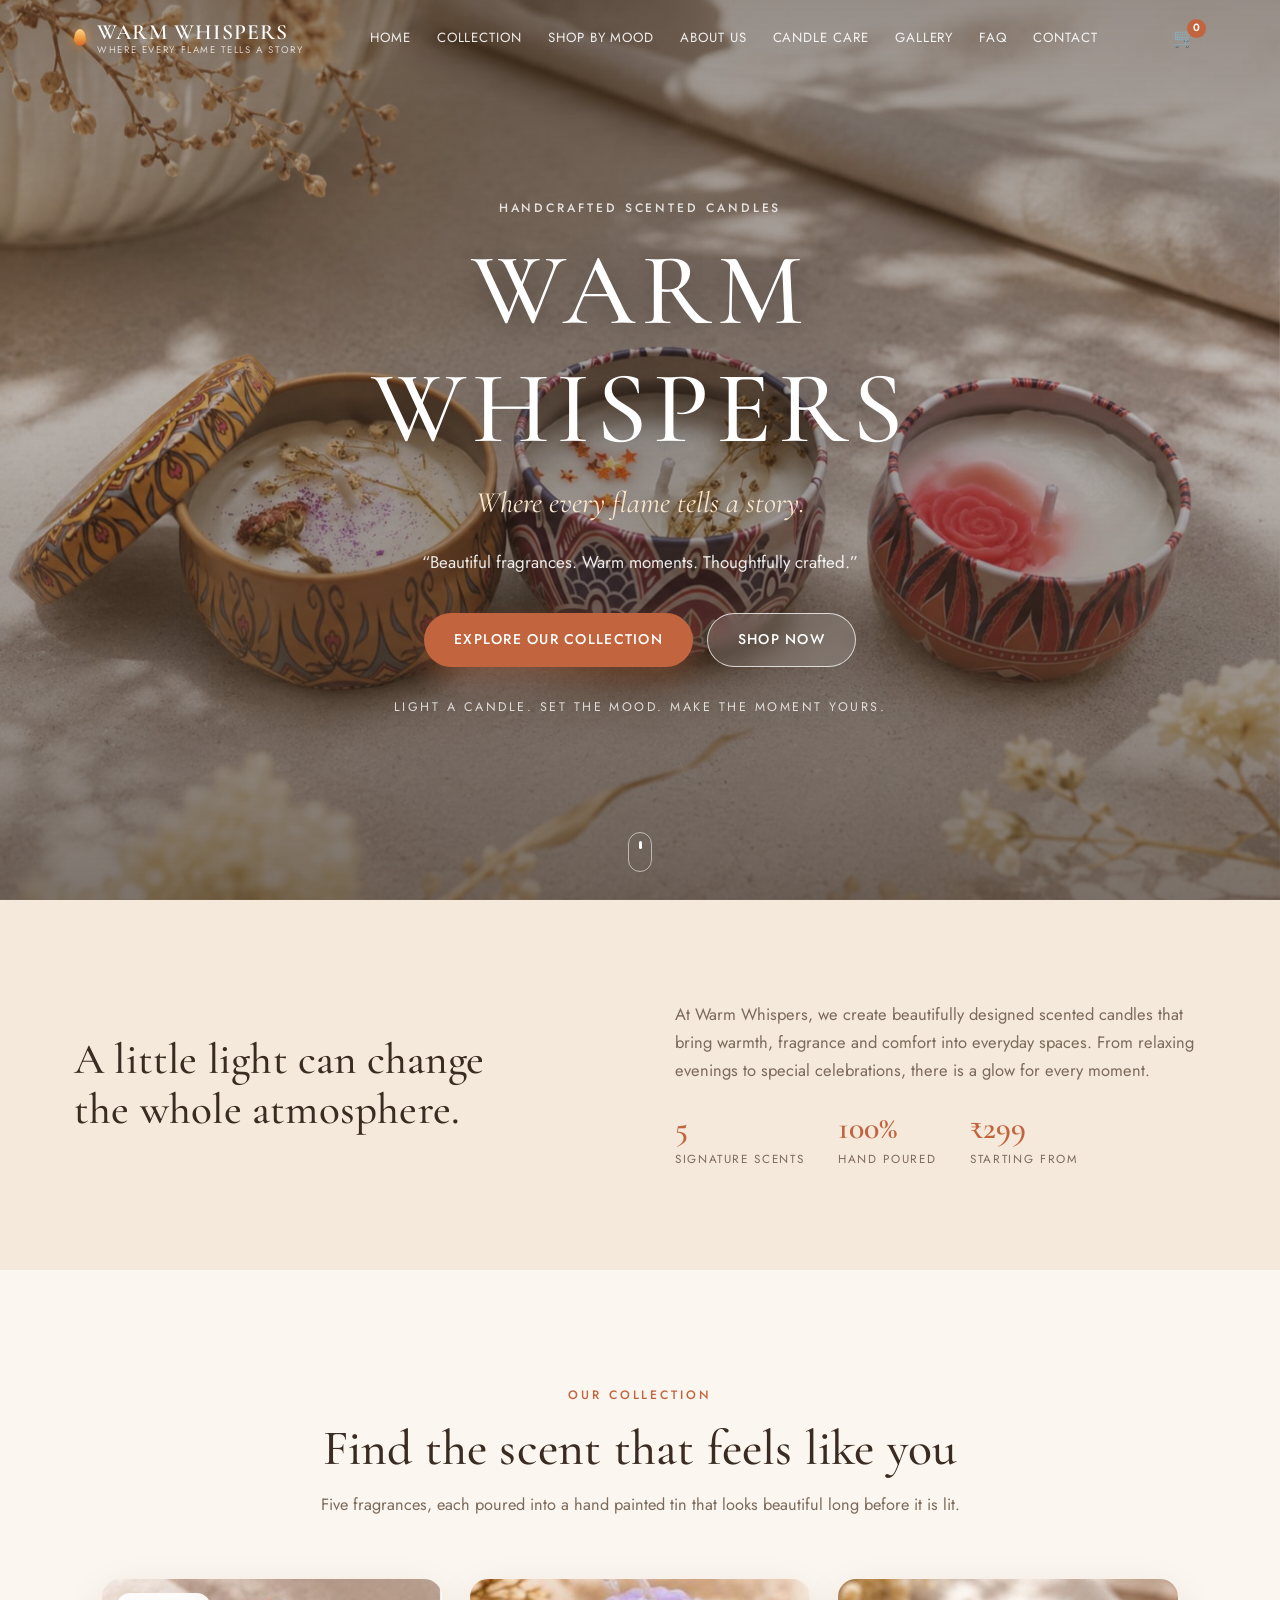
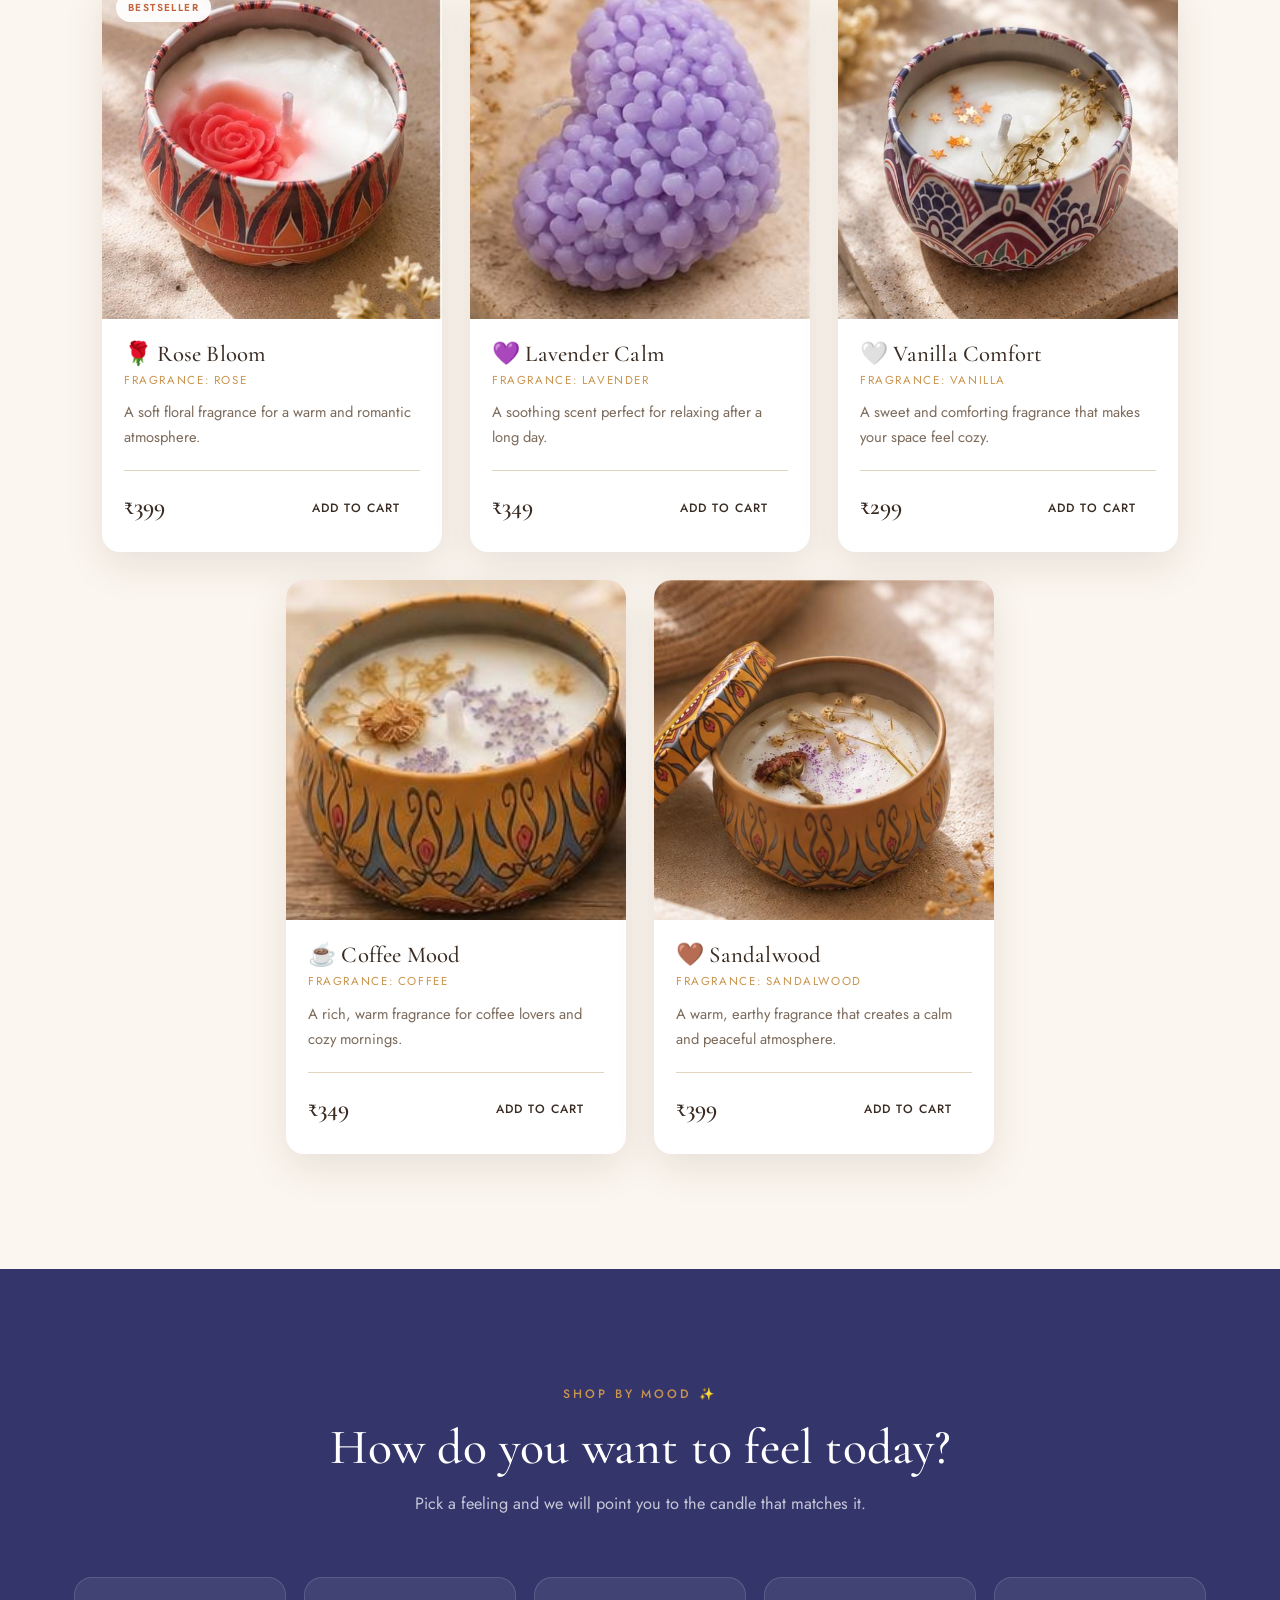
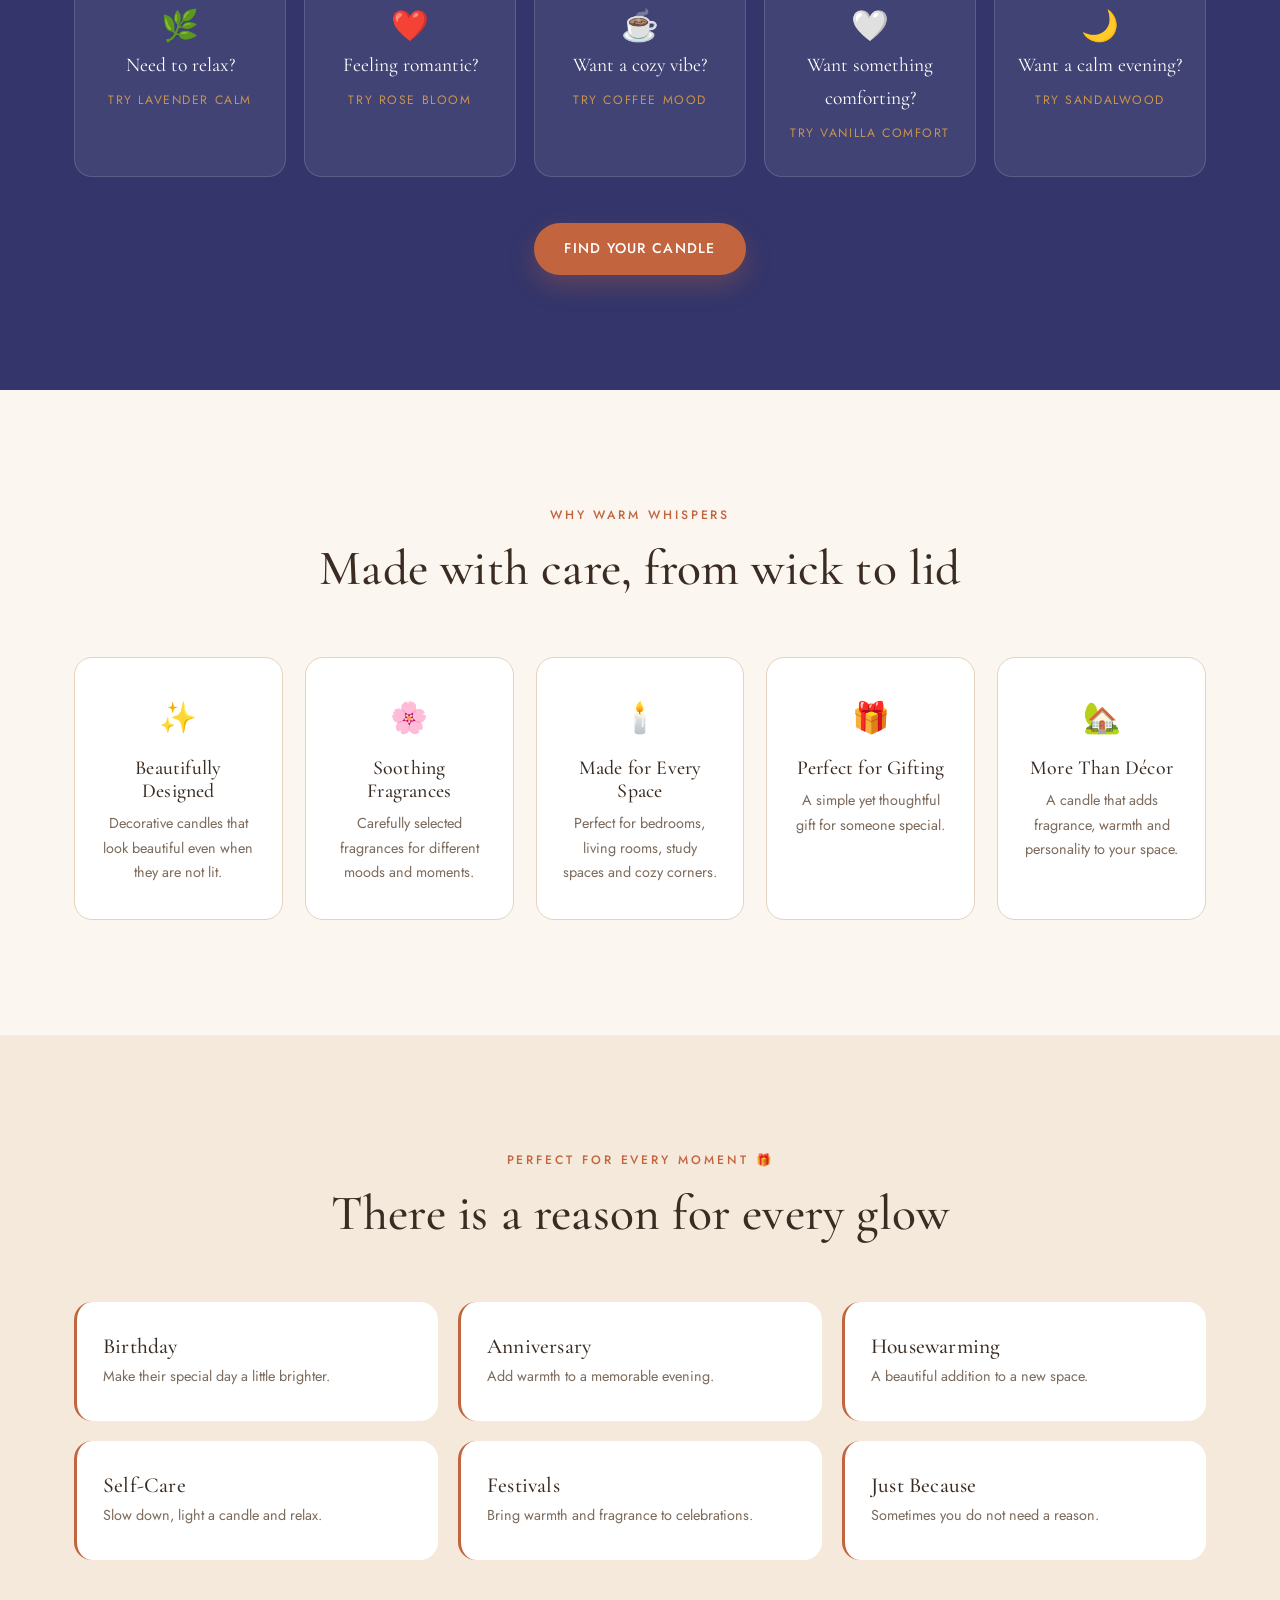
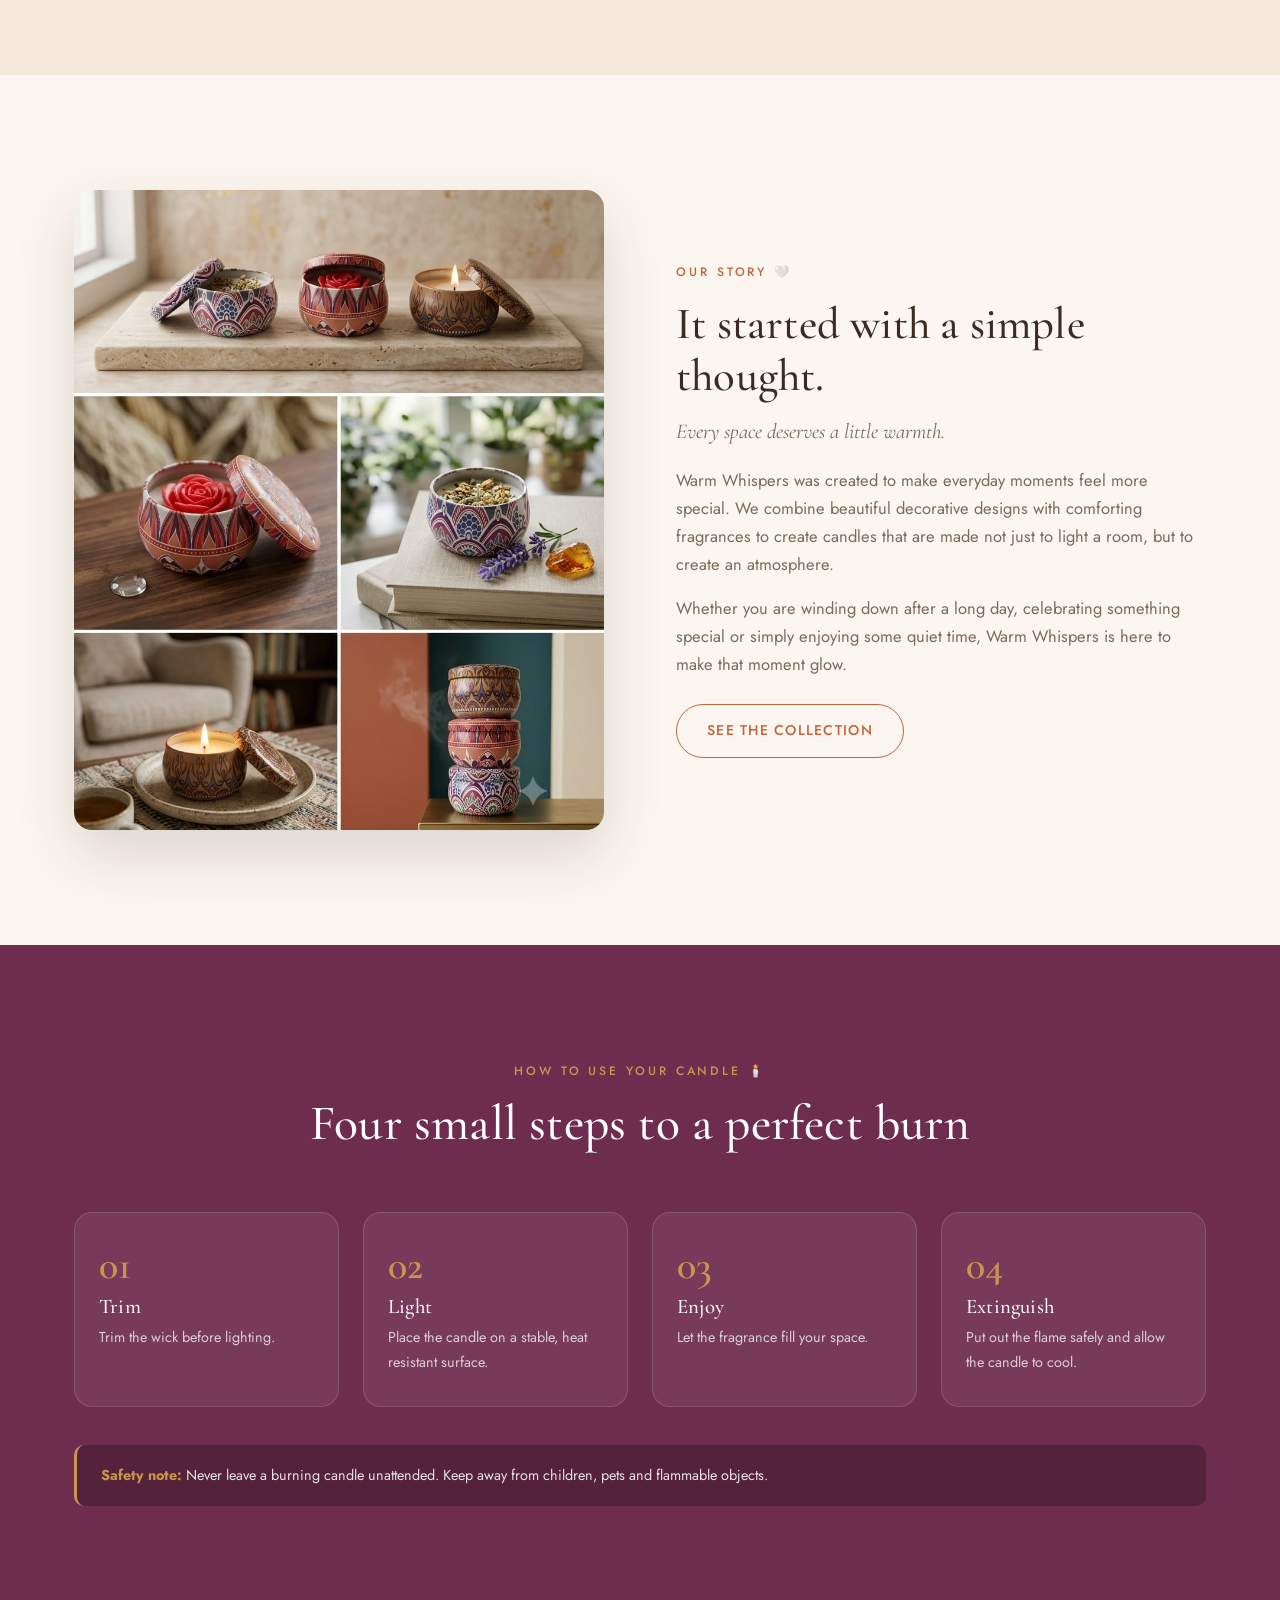
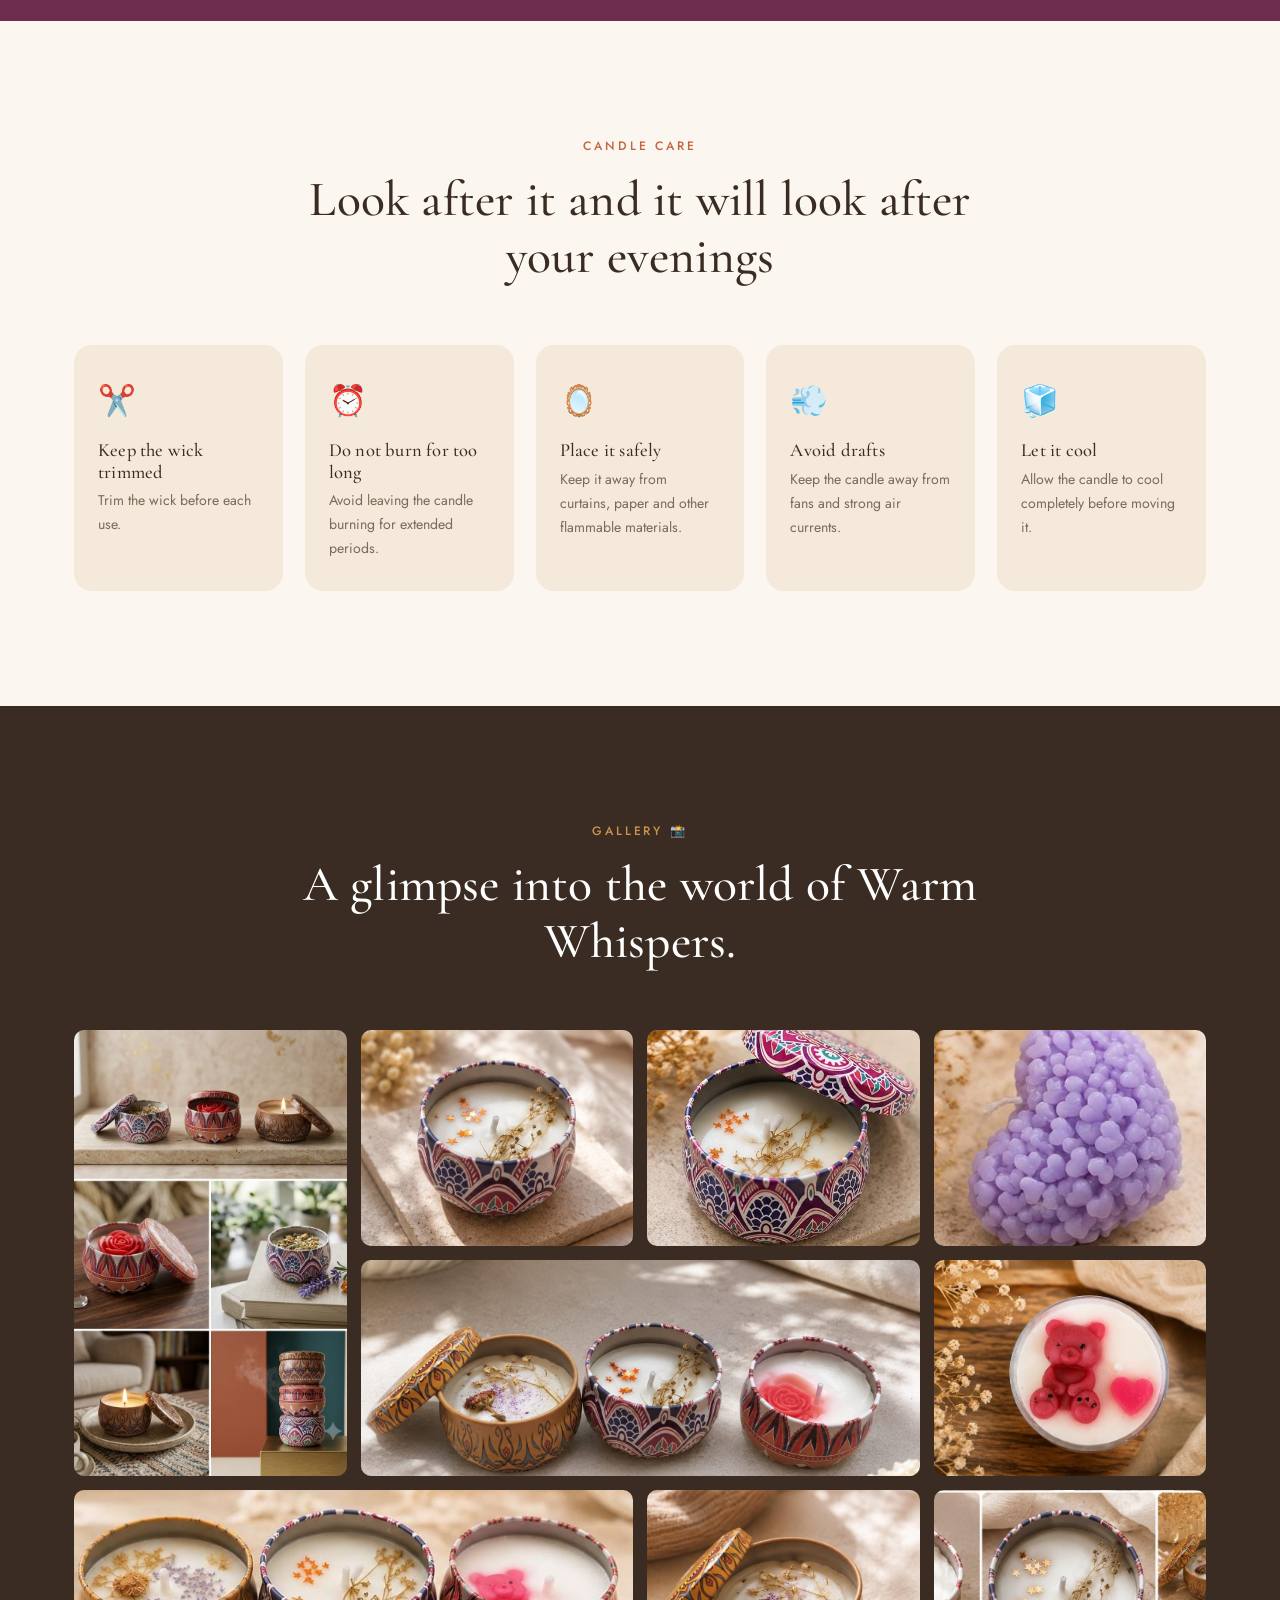
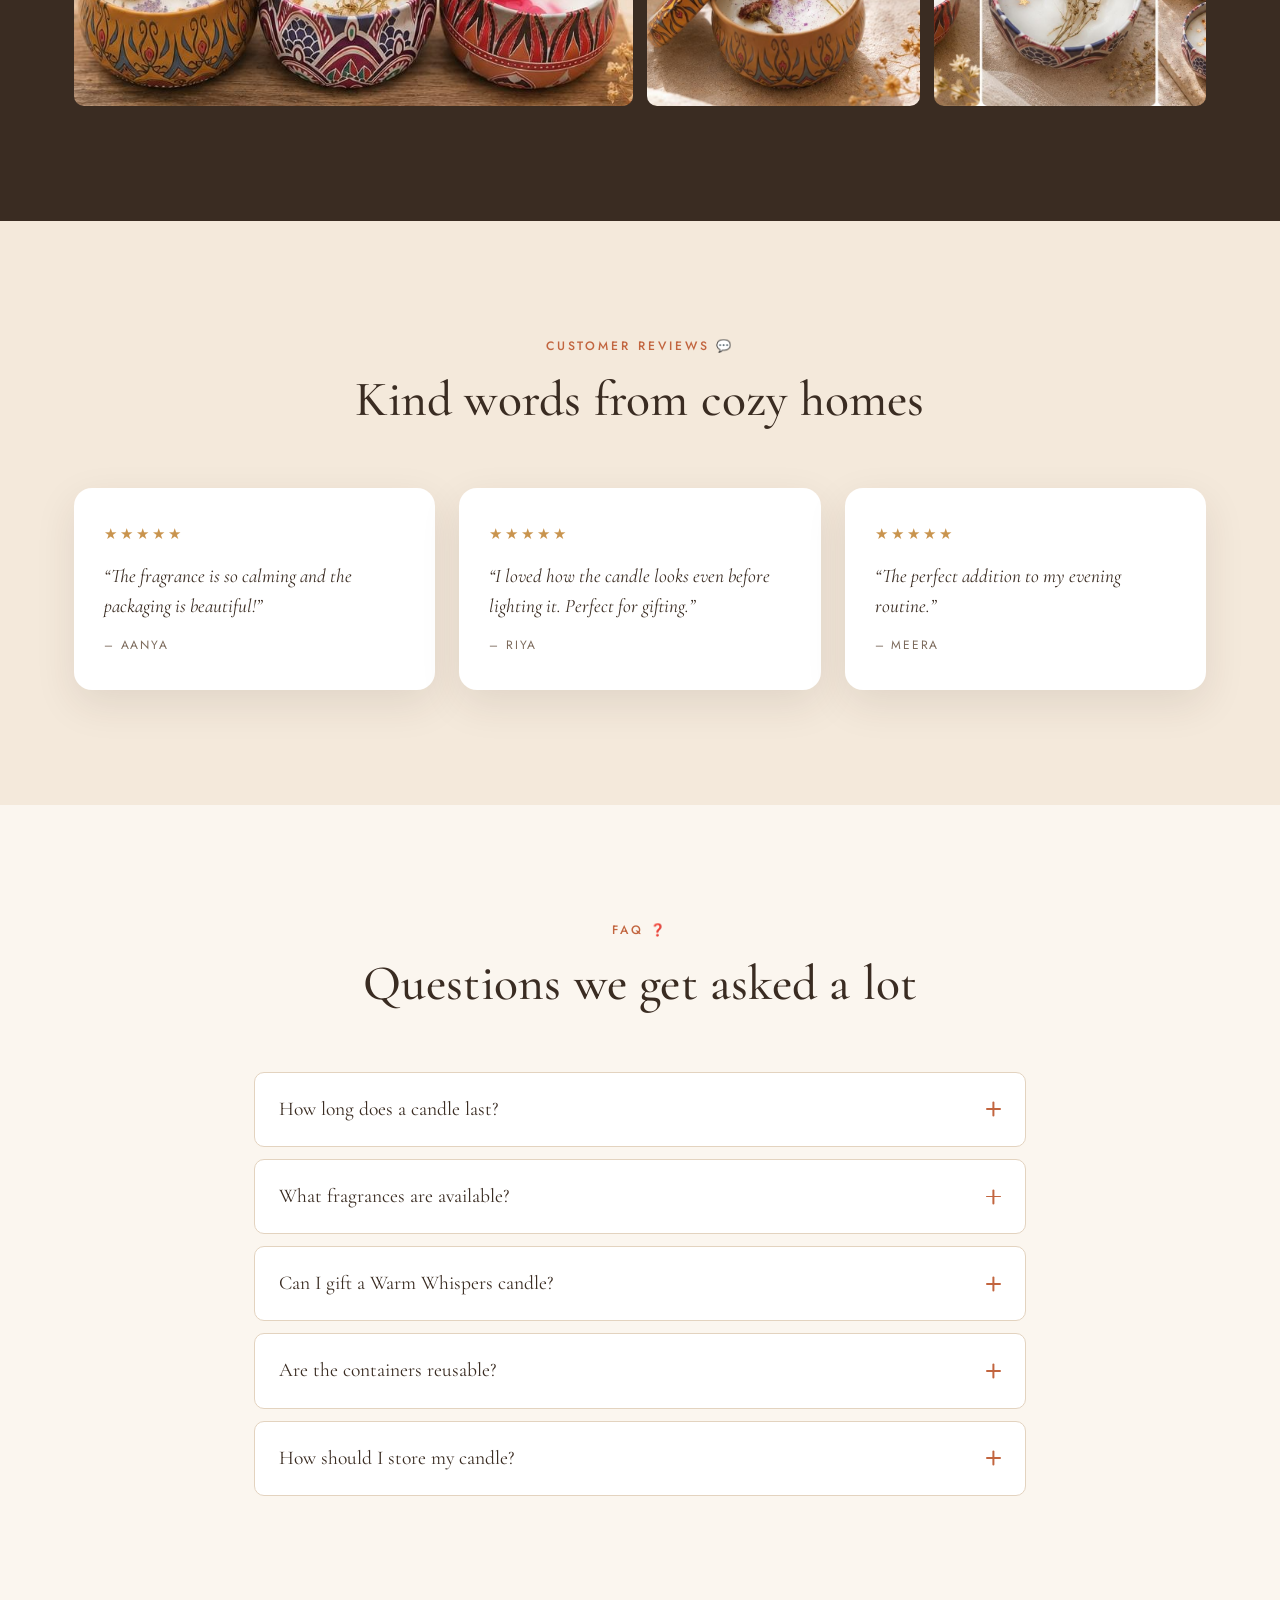
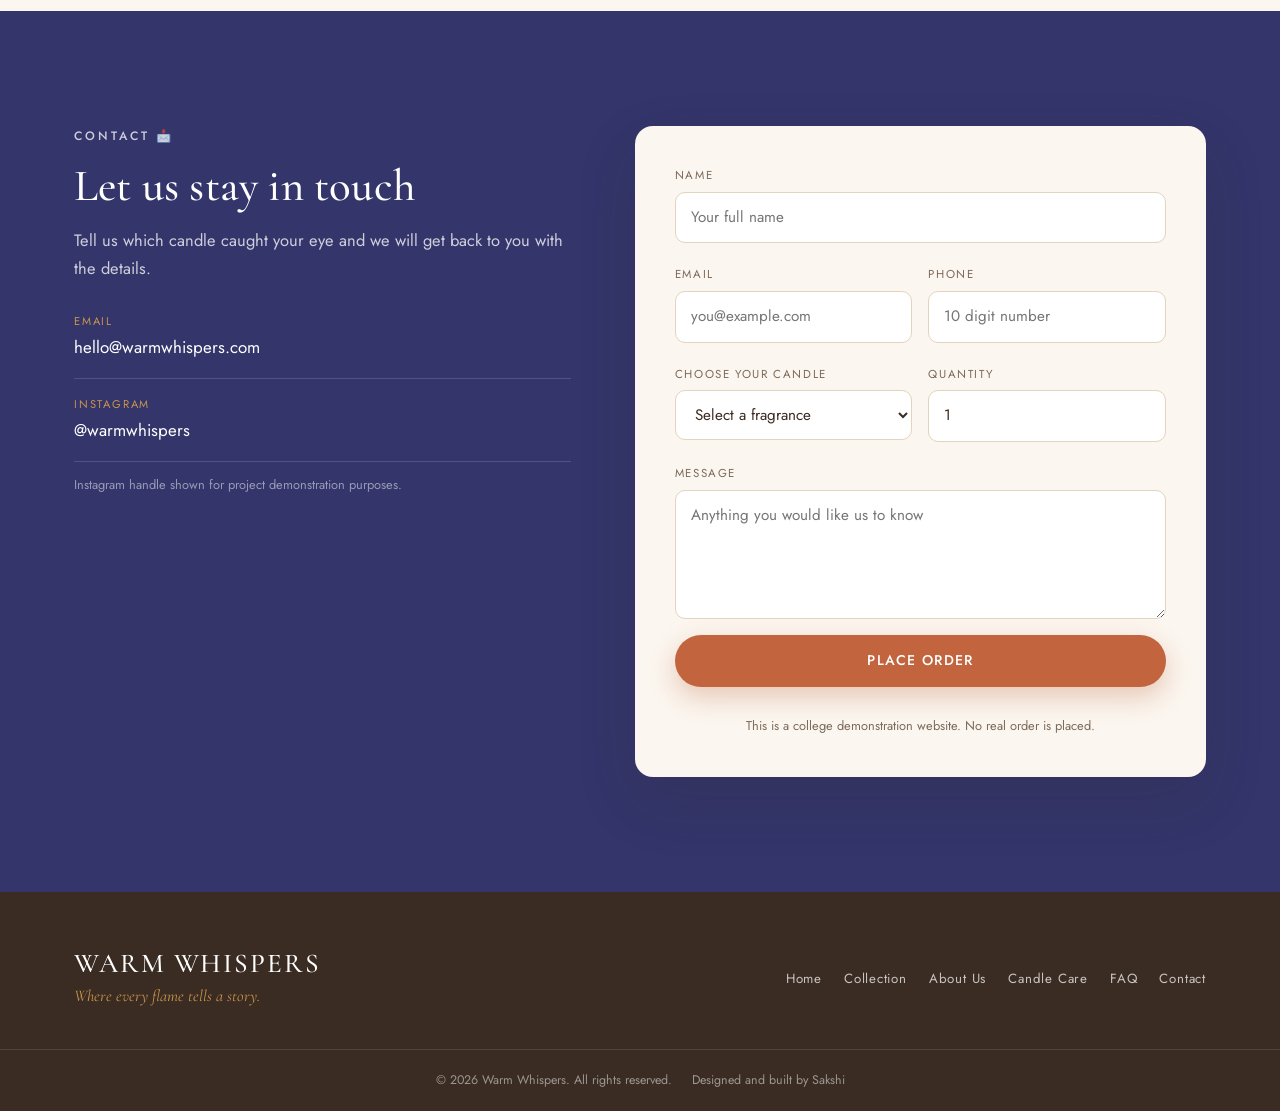
==== index.html @ eb0f282c "Add Warm Whispers candle brand website Static site in plain HTML, CSS and JavaScript with no build s" ====
<!DOCTYPE html>
<html lang="en">
<head>
<meta charset="UTF-8">
<meta name="viewport" content="width=device-width, initial-scale=1.0">
<title>Warm Whispers | Where every flame tells a story</title>
<meta name="description" content="Warm Whispers creates beautifully designed scented candles that bring warmth, fragrance and comfort into everyday spaces.">
<link rel="preconnect" href="https://fonts.googleapis.com">
<link rel="preconnect" href="https://fonts.gstatic.com" crossorigin>
<link href="https://fonts.googleapis.com/css2?family=Cormorant+Garamond:ital,wght@0,400;0,500;0,600;1,400&family=Jost:wght@300;400;500;600&display=swap" rel="stylesheet">
<link rel="stylesheet" href="styles.css">
</head>
<body>

<!-- ============ NAVBAR ============ -->
<header class="nav" id="nav">
  <div class="nav-inner">
    <a href="#home" class="brand">
      <span class="brand-flame" aria-hidden="true"></span>
      <span class="brand-text">
        <span class="brand-name">Warm Whispers</span>
        <span class="brand-tag">Where every flame tells a story</span>
      </span>
    </a>

    <nav class="nav-links" id="navLinks" aria-label="Main navigation">
      <a href="#home">Home</a>
      <a href="#collection">Collection</a>
      <a href="#mood">Shop by Mood</a>
      <a href="#story">About Us</a>
      <a href="#care">Candle Care</a>
      <a href="#gallery">Gallery</a>
      <a href="#faq">FAQ</a>
      <a href="#contact">Contact</a>
    </nav>

    <div class="nav-actions">
      <button class="cart-btn" id="cartBtn" aria-label="View cart">
        <span class="cart-icon" aria-hidden="true">&#128722;</span>
        <span class="cart-count" id="cartCount">0</span>
      </button>
      <button class="burger" id="burger" aria-label="Open menu" aria-expanded="false">
        <span></span><span></span><span></span>
      </button>
    </div>
  </div>
</header>

<!-- ============ 1. HERO ============ -->
<section class="hero" id="home">
  <div class="hero-media">
    <img src="assets/hero-trio.jpg" alt="Three hand painted Warm Whispers candle tins resting in soft daylight">
  </div>
  <div class="hero-veil"></div>

  <div class="hero-content">
    <p class="eyebrow reveal">Handcrafted scented candles</p>
    <h1 class="hero-title reveal">Warm Whispers</h1>
    <p class="hero-tagline reveal">Where every flame tells a story.</p>
    <p class="hero-quote reveal">&ldquo;Beautiful fragrances. Warm moments. Thoughtfully crafted.&rdquo;</p>

    <div class="hero-buttons reveal">
      <a href="#collection" class="btn btn-primary">Explore Our Collection</a>
      <a href="#contact" class="btn btn-ghost">Shop Now</a>
    </div>

    <p class="hero-note reveal">Light a candle. Set the mood. Make the moment yours.</p>
  </div>

  <a href="#intro" class="scroll-cue" aria-label="Scroll down"><span></span></a>
</section>

<!-- ============ BELOW THE HERO ============ -->
<section class="intro" id="intro">
  <div class="wrap intro-grid">
    <h2 class="intro-head reveal">A little light can change<br>the whole atmosphere.</h2>
    <div class="intro-body reveal">
      <p>At Warm Whispers, we create beautifully designed scented candles that bring warmth, fragrance and comfort into everyday spaces. From relaxing evenings to special celebrations, there is a glow for every moment.</p>
      <div class="intro-stats">
        <div><strong>5</strong><span>Signature scents</span></div>
        <div><strong>100%</strong><span>Hand poured</span></div>
        <div><strong>&#8377;299</strong><span>Starting from</span></div>
      </div>
    </div>
  </div>
</section>

<!-- ============ 2. OUR COLLECTION ============ -->
<section class="section" id="collection">
  <div class="wrap">
    <header class="section-head reveal">
      <p class="eyebrow dark">Our Collection</p>
      <h2>Find the scent that feels like you</h2>
      <p class="section-sub">Five fragrances, each poured into a hand painted tin that looks beautiful long before it is lit.</p>
    </header>

    <div class="products">

      <article class="product reveal" id="rose-bloom" data-name="Rose Bloom">
        <div class="product-img">
          <img src="assets/p-rose.jpg" alt="Rose Bloom candle with a red rose shaped wax topper">
          <span class="badge">Bestseller</span>
        </div>
        <div class="product-body">
          <h3>&#127801; Rose Bloom</h3>
          <p class="fragrance">Fragrance: Rose</p>
          <p class="product-desc">A soft floral fragrance for a warm and romantic atmosphere.</p>
          <div class="product-foot">
            <span class="price">&#8377;399</span>
            <button class="btn btn-small add-cart">Add to Cart</button>
          </div>
        </div>
      </article>

      <article class="product reveal" id="lavender-calm" data-name="Lavender Calm">
        <div class="product-img">
          <img src="assets/lavender-heart.jpg" alt="Lavender Calm heart shaped candle covered in tiny purple hearts">
        </div>
        <div class="product-body">
          <h3>&#128156; Lavender Calm</h3>
          <p class="fragrance">Fragrance: Lavender</p>
          <p class="product-desc">A soothing scent perfect for relaxing after a long day.</p>
          <div class="product-foot">
            <span class="price">&#8377;349</span>
            <button class="btn btn-small add-cart">Add to Cart</button>
          </div>
        </div>
      </article>

      <article class="product reveal" id="vanilla-comfort" data-name="Vanilla Comfort">
        <div class="product-img">
          <img src="assets/vanilla-tin.jpg" alt="Vanilla Comfort candle in a mandala tin with gold stars and dried flowers">
        </div>
        <div class="product-body">
          <h3>&#129293; Vanilla Comfort</h3>
          <p class="fragrance">Fragrance: Vanilla</p>
          <p class="product-desc">A sweet and comforting fragrance that makes your space feel cozy.</p>
          <div class="product-foot">
            <span class="price">&#8377;299</span>
            <button class="btn btn-small add-cart">Add to Cart</button>
          </div>
        </div>
      </article>

      <article class="product reveal" id="coffee-mood" data-name="Coffee Mood">
        <div class="product-img">
          <img src="assets/p-coffee.jpg" alt="Coffee Mood candle in a warm mustard tin on a wooden table">
        </div>
        <div class="product-body">
          <h3>&#9749; Coffee Mood</h3>
          <p class="fragrance">Fragrance: Coffee</p>
          <p class="product-desc">A rich, warm fragrance for coffee lovers and cozy mornings.</p>
          <div class="product-foot">
            <span class="price">&#8377;349</span>
            <button class="btn btn-small add-cart">Add to Cart</button>
          </div>
        </div>
      </article>

      <article class="product reveal" id="sandalwood" data-name="Sandalwood">
        <div class="product-img">
          <img src="assets/sandalwood-tin.jpg" alt="Sandalwood candle in a golden painted tin with its decorative lid">
        </div>
        <div class="product-body">
          <h3>&#129294; Sandalwood</h3>
          <p class="fragrance">Fragrance: Sandalwood</p>
          <p class="product-desc">A warm, earthy fragrance that creates a calm and peaceful atmosphere.</p>
          <div class="product-foot">
            <span class="price">&#8377;399</span>
            <button class="btn btn-small add-cart">Add to Cart</button>
          </div>
        </div>
      </article>

    </div>
  </div>
</section>

<!-- ============ 3. SHOP BY MOOD ============ -->
<section class="section mood-section" id="mood">
  <div class="wrap">
    <header class="section-head reveal">
      <p class="eyebrow">Shop by Mood &#10024;</p>
      <h2>How do you want to feel today?</h2>
      <p class="section-sub">Pick a feeling and we will point you to the candle that matches it.</p>
    </header>

    <div class="moods">
      <button class="mood reveal" data-target="lavender-calm">
        <span class="mood-emoji">&#127807;</span>
        <span class="mood-q">Need to relax?</span>
        <span class="mood-a">Try Lavender Calm</span>
      </button>
      <button class="mood reveal" data-target="rose-bloom">
        <span class="mood-emoji">&#10084;&#65039;</span>
        <span class="mood-q">Feeling romantic?</span>
        <span class="mood-a">Try Rose Bloom</span>
      </button>
      <button class="mood reveal" data-target="coffee-mood">
        <span class="mood-emoji">&#9749;</span>
        <span class="mood-q">Want a cozy vibe?</span>
        <span class="mood-a">Try Coffee Mood</span>
      </button>
      <button class="mood reveal" data-target="vanilla-comfort">
        <span class="mood-emoji">&#129293;</span>
        <span class="mood-q">Want something comforting?</span>
        <span class="mood-a">Try Vanilla Comfort</span>
      </button>
      <button class="mood reveal" data-target="sandalwood">
        <span class="mood-emoji">&#127769;</span>
        <span class="mood-q">Want a calm evening?</span>
        <span class="mood-a">Try Sandalwood</span>
      </button>
    </div>

    <div class="center reveal">
      <button class="btn btn-primary" id="findCandle">Find Your Candle</button>
    </div>
  </div>
</section>

<!-- ============ 4. WHY WARM WHISPERS ============ -->
<section class="section" id="why">
  <div class="wrap">
    <header class="section-head reveal">
      <p class="eyebrow dark">Why Warm Whispers</p>
      <h2>Made with care, from wick to lid</h2>
    </header>

    <div class="features">
      <div class="feature reveal"><span class="f-icon">&#10024;</span><h3>Beautifully Designed</h3><p>Decorative candles that look beautiful even when they are not lit.</p></div>
      <div class="feature reveal"><span class="f-icon">&#127800;</span><h3>Soothing Fragrances</h3><p>Carefully selected fragrances for different moods and moments.</p></div>
      <div class="feature reveal"><span class="f-icon">&#128367;&#65039;</span><h3>Made for Every Space</h3><p>Perfect for bedrooms, living rooms, study spaces and cozy corners.</p></div>
      <div class="feature reveal"><span class="f-icon">&#127873;</span><h3>Perfect for Gifting</h3><p>A simple yet thoughtful gift for someone special.</p></div>
      <div class="feature reveal"><span class="f-icon">&#127969;</span><h3>More Than D&eacute;cor</h3><p>A candle that adds fragrance, warmth and personality to your space.</p></div>
    </div>
  </div>
</section>

<!-- ============ 5. PERFECT FOR EVERY MOMENT ============ -->
<section class="section occasions-section" id="occasions">
  <div class="wrap">
    <header class="section-head reveal">
      <p class="eyebrow dark">Perfect for Every Moment &#127873;</p>
      <h2>There is a reason for every glow</h2>
    </header>

    <div class="occasions">
      <div class="occasion reveal"><h3>Birthday</h3><p>Make their special day a little brighter.</p></div>
      <div class="occasion reveal"><h3>Anniversary</h3><p>Add warmth to a memorable evening.</p></div>
      <div class="occasion reveal"><h3>Housewarming</h3><p>A beautiful addition to a new space.</p></div>
      <div class="occasion reveal"><h3>Self-Care</h3><p>Slow down, light a candle and relax.</p></div>
      <div class="occasion reveal"><h3>Festivals</h3><p>Bring warmth and fragrance to celebrations.</p></div>
      <div class="occasion reveal"><h3>Just Because</h3><p>Sometimes you do not need a reason.</p></div>
    </div>
  </div>
</section>

<!-- ============ 6. OUR STORY ============ -->
<section class="section story" id="story">
  <div class="wrap story-grid">
    <div class="story-img reveal">
      <img src="assets/collage.jpg" alt="A collection of Warm Whispers candles styled in different homes and settings">
    </div>
    <div class="story-text reveal">
      <p class="eyebrow dark">Our Story &#129293;</p>
      <h2>It started with a simple thought.</h2>
      <p class="story-lead">Every space deserves a little warmth.</p>
      <p>Warm Whispers was created to make everyday moments feel more special. We combine beautiful decorative designs with comforting fragrances to create candles that are made not just to light a room, but to create an atmosphere.</p>
      <p>Whether you are winding down after a long day, celebrating something special or simply enjoying some quiet time, Warm Whispers is here to make that moment glow.</p>
      <a href="#collection" class="btn btn-outline">See the Collection</a>
    </div>
  </div>
</section>

<!-- ============ 7. HOW TO USE ============ -->
<section class="section howto-section" id="howto">
  <div class="wrap">
    <header class="section-head reveal">
      <p class="eyebrow">How to Use Your Candle &#128367;&#65039;</p>
      <h2>Four small steps to a perfect burn</h2>
    </header>

    <div class="steps">
      <div class="step reveal"><span class="step-no">01</span><h3>Trim</h3><p>Trim the wick before lighting.</p></div>
      <div class="step reveal"><span class="step-no">02</span><h3>Light</h3><p>Place the candle on a stable, heat resistant surface.</p></div>
      <div class="step reveal"><span class="step-no">03</span><h3>Enjoy</h3><p>Let the fragrance fill your space.</p></div>
      <div class="step reveal"><span class="step-no">04</span><h3>Extinguish</h3><p>Put out the flame safely and allow the candle to cool.</p></div>
    </div>

    <p class="safety reveal"><strong>Safety note:</strong> Never leave a burning candle unattended. Keep away from children, pets and flammable objects.</p>
  </div>
</section>

<!-- ============ 8. CANDLE CARE ============ -->
<section class="section" id="care">
  <div class="wrap">
    <header class="section-head reveal">
      <p class="eyebrow dark">Candle Care</p>
      <h2>Look after it and it will look after your evenings</h2>
    </header>

    <div class="care-grid">
      <div class="care reveal"><span class="f-icon">&#9986;&#65039;</span><h3>Keep the wick trimmed</h3><p>Trim the wick before each use.</p></div>
      <div class="care reveal"><span class="f-icon">&#9200;</span><h3>Do not burn for too long</h3><p>Avoid leaving the candle burning for extended periods.</p></div>
      <div class="care reveal"><span class="f-icon">&#129694;</span><h3>Place it safely</h3><p>Keep it away from curtains, paper and other flammable materials.</p></div>
      <div class="care reveal"><span class="f-icon">&#128168;</span><h3>Avoid drafts</h3><p>Keep the candle away from fans and strong air currents.</p></div>
      <div class="care reveal"><span class="f-icon">&#129482;</span><h3>Let it cool</h3><p>Allow the candle to cool completely before moving it.</p></div>
    </div>
  </div>
</section>

<!-- ============ 9. GALLERY ============ -->
<section class="section gallery-section" id="gallery">
  <div class="wrap">
    <header class="section-head reveal">
      <p class="eyebrow">Gallery &#128248;</p>
      <h2>A glimpse into the world of Warm Whispers.</h2>
    </header>

    <div class="gallery" id="galleryGrid">
      <figure class="g-item g-tall reveal"><img src="assets/collage.jpg" alt="Warm Whispers candles styled across different rooms" loading="lazy"></figure>
      <figure class="g-item reveal"><img src="assets/vanilla-tin.jpg" alt="Mandala tin candle with gold stars and dried flowers" loading="lazy"></figure>
      <figure class="g-item reveal"><img src="assets/magenta-tin.jpg" alt="Deep magenta mandala candle tin with its lid resting beside it" loading="lazy"></figure>
      <figure class="g-item g-wide reveal"><img src="assets/hero-trio.jpg" alt="Three candle tins in soft afternoon light" loading="lazy"></figure>
      <figure class="g-item reveal"><img src="assets/lavender-heart.jpg" alt="Lavender heart candle made of tiny hearts" loading="lazy"></figure>
      <figure class="g-item reveal"><img src="assets/teddy-heart.jpg" alt="Candle with a pink teddy bear and heart wax topper" loading="lazy"></figure>
      <figure class="g-item g-wide reveal"><img src="assets/trio-wood.jpg" alt="Three candles lined up on a wooden board" loading="lazy"></figure>
      <figure class="g-item reveal"><img src="assets/sandalwood-tin.jpg" alt="Golden painted candle tin with dried flowers" loading="lazy"></figure>
      <figure class="g-item reveal"><img src="assets/rose-triptych.jpg" alt="Close up views of the rose and star candles" loading="lazy"></figure>
    </div>
  </div>
</section>

<!-- ============ 10. REVIEWS ============ -->
<section class="section reviews-section" id="reviews">
  <div class="wrap">
    <header class="section-head reveal">
      <p class="eyebrow dark">Customer Reviews &#128172;</p>
      <h2>Kind words from cozy homes</h2>
    </header>

    <div class="reviews">
      <blockquote class="review reveal">
        <div class="stars">&#9733;&#9733;&#9733;&#9733;&#9733;</div>
        <p>&ldquo;The fragrance is so calming and the packaging is beautiful!&rdquo;</p>
        <cite>Aanya</cite>
      </blockquote>
      <blockquote class="review reveal">
        <div class="stars">&#9733;&#9733;&#9733;&#9733;&#9733;</div>
        <p>&ldquo;I loved how the candle looks even before lighting it. Perfect for gifting.&rdquo;</p>
        <cite>Riya</cite>
      </blockquote>
      <blockquote class="review reveal">
        <div class="stars">&#9733;&#9733;&#9733;&#9733;&#9733;</div>
        <p>&ldquo;The perfect addition to my evening routine.&rdquo;</p>
        <cite>Meera</cite>
      </blockquote>
    </div>
  </div>
</section>

<!-- ============ 11. FAQ ============ -->
<section class="section" id="faq">
  <div class="wrap narrow">
    <header class="section-head reveal">
      <p class="eyebrow dark">FAQ &#10067;</p>
      <h2>Questions we get asked a lot</h2>
    </header>

    <div class="faq-list">
      <div class="faq-item reveal">
        <button class="faq-q" aria-expanded="false">How long does a candle last?<span class="faq-mark" aria-hidden="true"></span></button>
        <div class="faq-a"><p>The burn time depends on the size and usage of the candle.</p></div>
      </div>
      <div class="faq-item reveal">
        <button class="faq-q" aria-expanded="false">What fragrances are available?<span class="faq-mark" aria-hidden="true"></span></button>
        <div class="faq-a"><p>Rose, Lavender, Vanilla, Coffee and Sandalwood.</p></div>
      </div>
      <div class="faq-item reveal">
        <button class="faq-q" aria-expanded="false">Can I gift a Warm Whispers candle?<span class="faq-mark" aria-hidden="true"></span></button>
        <div class="faq-a"><p>Yes! Our candles are designed to be suitable for gifting.</p></div>
      </div>
      <div class="faq-item reveal">
        <button class="faq-q" aria-expanded="false">Are the containers reusable?<span class="faq-mark" aria-hidden="true"></span></button>
        <div class="faq-a"><p>Yes, once the candle is completely finished and the container is properly cleaned, it can be reused as d&eacute;cor or storage.</p></div>
      </div>
      <div class="faq-item reveal">
        <button class="faq-q" aria-expanded="false">How should I store my candle?<span class="faq-mark" aria-hidden="true"></span></button>
        <div class="faq-a"><p>Keep it in a cool, dry place away from direct sunlight.</p></div>
      </div>
    </div>
  </div>
</section>

<!-- ============ 12. CONTACT / ORDER ============ -->
<section class="section contact-section" id="contact">
  <div class="wrap contact-grid">

    <div class="contact-intro reveal">
      <p class="eyebrow">Contact &#128233;</p>
      <h2>Let us stay in touch</h2>
      <p>Tell us which candle caught your eye and we will get back to you with the details.</p>

      <ul class="contact-list">
        <li><span>Email</span><a href="mailto:hello@warmwhispers.com">hello@warmwhispers.com</a></li>
        <li><span>Instagram</span><a href="#contact">@warmwhispers</a></li>
      </ul>
      <p class="tiny">Instagram handle shown for project demonstration purposes.</p>
    </div>

    <form class="order-form reveal" id="orderForm" novalidate>
      <div class="field">
        <label for="name">Name</label>
        <input type="text" id="name" name="name" placeholder="Your full name">
        <small class="err"></small>
      </div>

      <div class="field-row">
        <div class="field">
          <label for="email">Email</label>
          <input type="email" id="email" name="email" placeholder="you@example.com">
          <small class="err"></small>
        </div>
        <div class="field">
          <label for="phone">Phone</label>
          <input type="tel" id="phone" name="phone" placeholder="10 digit number">
          <small class="err"></small>
        </div>
      </div>

      <div class="field-row">
        <div class="field">
          <label for="candle">Choose your candle</label>
          <select id="candle" name="candle">
            <option value="">Select a fragrance</option>
            <option>Rose Bloom</option>
            <option>Lavender Calm</option>
            <option>Vanilla Comfort</option>
            <option>Coffee Mood</option>
            <option>Sandalwood</option>
          </select>
          <small class="err"></small>
        </div>
        <div class="field">
          <label for="qty">Quantity</label>
          <input type="number" id="qty" name="qty" min="1" max="50" value="1">
          <small class="err"></small>
        </div>
      </div>

      <div class="field">
        <label for="message">Message</label>
        <textarea id="message" name="message" rows="4" placeholder="Anything you would like us to know"></textarea>
      </div>

      <button type="submit" class="btn btn-primary btn-block">Place Order</button>
      <p class="form-success" id="formSuccess" hidden></p>
      <p class="tiny">This is a college demonstration website. No real order is placed.</p>
    </form>

  </div>
</section>

<!-- ============ 13. FOOTER ============ -->
<footer class="footer">
  <div class="wrap footer-inner">
    <div class="footer-brand">
      <h3>Warm Whispers</h3>
      <p>Where every flame tells a story.</p>
    </div>

    <nav class="footer-nav" aria-label="Footer navigation">
      <a href="#home">Home</a>
      <a href="#collection">Collection</a>
      <a href="#story">About Us</a>
      <a href="#care">Candle Care</a>
      <a href="#faq">FAQ</a>
      <a href="#contact">Contact</a>
    </nav>
  </div>

  <div class="footer-bottom">
    <p>&copy; 2026 Warm Whispers. All rights reserved.</p>
    <p>Designed and built by Sakshi</p>
  </div>
</footer>

<!-- ============ HELPERS ============ -->
<div class="toast" id="toast" role="status" aria-live="polite"></div>

<div class="lightbox" id="lightbox" hidden>
  <button class="lb-close" id="lbClose" aria-label="Close image">&times;</button>
  <img src="" alt="" id="lbImg">
</div>

<script src="script.js"></script>
</body>
</html>
---- styles.css ----
/* ==========================================================
   WARM WHISPERS
   Where every flame tells a story
   Designed and built by Sakshi
   ========================================================== */

/* ---------- 1. VARIABLES ---------- */
:root{
  --clay:      #C2653F;
  --clay-dark: #9E4C2C;
  --plum:      #6E2C4E;
  --indigo:    #33356B;
  --gold:      #C9944E;

  --cream:     #FBF6EF;
  --sand:      #F4E9DB;
  --sand-deep: #EBDBC7;
  --ink:       #3A2C22;
  --muted:     #7C6A5B;
  --line:      #E3D3BF;
  --white:     #FFFFFF;

  --serif: "Cormorant Garamond", Georgia, "Times New Roman", serif;
  --sans:  "Jost", "Segoe UI", Helvetica, Arial, sans-serif;

  --radius:    18px;
  --radius-sm: 10px;
  --shadow:    0 14px 40px rgba(58, 44, 34, .10);
  --shadow-lg: 0 24px 60px rgba(58, 44, 34, .16);
  --ease:      cubic-bezier(.4, 0, .2, 1);
  --nav-h:     76px;
}

/* ---------- 2. RESET ---------- */
*,*::before,*::after{ box-sizing:border-box; margin:0; padding:0; }

html{
  scroll-behavior:smooth;
  scroll-padding-top: var(--nav-h);
  -webkit-text-size-adjust:100%;
}

body{
  font-family:var(--sans);
  font-weight:400;
  font-size:16.5px;
  line-height:1.7;
  color:var(--ink);
  background:var(--cream);
  overflow-x:hidden;
}

img{ display:block; max-width:100%; height:auto; }
a{ color:inherit; text-decoration:none; }
button{ font:inherit; color:inherit; background:none; border:none; cursor:pointer; }
ul{ list-style:none; }

h1,h2,h3{ font-family:var(--serif); font-weight:500; line-height:1.15; letter-spacing:.2px; }

::selection{ background:var(--clay); color:#fff; }

/* ---------- 3. LAYOUT HELPERS ---------- */
.wrap{ width:100%; max-width:1180px; margin-inline:auto; padding-inline:24px; }
.wrap.narrow{ max-width:820px; }
.section{ padding:clamp(64px, 9vw, 120px) 0; }
.center{ text-align:center; }

.section-head{ text-align:center; max-width:680px; margin:0 auto clamp(36px, 5vw, 60px); }
.section-head h2{ font-size:clamp(2rem, 4.2vw, 3.1rem); margin-bottom:14px; }
.section-sub{ color:var(--muted); font-size:1.02rem; }

.eyebrow{
  font-family:var(--sans);
  font-size:.76rem;
  font-weight:500;
  letter-spacing:.24em;
  text-transform:uppercase;
  color:var(--gold);
  margin-bottom:14px;
}
.eyebrow.dark{ color:var(--clay); }

.tiny{ font-size:.8rem; color:var(--muted); margin-top:12px; }

/* ---------- 4. BUTTONS ---------- */
.btn{
  display:inline-flex;
  align-items:center;
  justify-content:center;
  gap:8px;
  padding:14px 30px;
  border-radius:999px;
  font-size:.88rem;
  font-weight:500;
  letter-spacing:.09em;
  text-transform:uppercase;
  cursor:pointer;
  transition:transform .25s var(--ease), box-shadow .25s var(--ease), background .25s var(--ease), color .25s var(--ease);
  white-space:nowrap;
}
.btn-primary{ background:var(--clay); color:#fff; box-shadow:0 10px 26px rgba(194,101,63,.32); }
.btn-primary:hover{ background:var(--clay-dark); transform:translateY(-2px); box-shadow:0 16px 34px rgba(194,101,63,.42); }

.btn-ghost{ background:rgba(255,255,255,.14); color:#fff; border:1.5px solid rgba(255,255,255,.75); backdrop-filter:blur(6px); }
.btn-ghost:hover{ background:#fff; color:var(--ink); transform:translateY(-2px); }

.btn-outline{ background:transparent; color:var(--clay); border:1.5px solid var(--clay); }
.btn-outline:hover{ background:var(--clay); color:#fff; transform:translateY(-2px); }

.btn-small{ padding:10px 20px; font-size:.75rem; }
.btn-block{ width:100%; }

/* ---------- 5. NAVBAR ---------- */
.nav{
  position:fixed; top:0; left:0; right:0; z-index:100;
  height:var(--nav-h);
  display:flex; align-items:center;
  transition:background .35s var(--ease), box-shadow .35s var(--ease);
}
.nav-inner{
  width:100%; max-width:1180px; margin-inline:auto; padding-inline:24px;
  display:flex; align-items:center; justify-content:space-between; gap:24px;
}

.brand{ display:flex; align-items:center; gap:11px; }
.brand-flame{
  width:12px; height:17px; flex:none;
  border-radius:50% 50% 50% 50% / 62% 62% 38% 38%;
  background:linear-gradient(180deg,#FFD98A,#F09A3E 55%,#D4622B);
  box-shadow:0 0 14px rgba(240,154,62,.75);
  animation:flicker 2.6s ease-in-out infinite;
}
@keyframes flicker{
  0%,100%{ transform:scale(1) rotate(-1deg); opacity:1; }
  50%    { transform:scale(1.12) rotate(1deg); opacity:.86; }
}
.brand-text{ display:flex; flex-direction:column; line-height:1.15; }
.brand-name{
  font-family:var(--serif); font-size:1.36rem; font-weight:600;
  letter-spacing:.055em; text-transform:uppercase; color:#fff;
  transition:color .35s var(--ease);
}
.brand-tag{
  font-size:.6rem; letter-spacing:.17em; text-transform:uppercase;
  color:rgba(255,255,255,.75); transition:color .35s var(--ease);
}

.nav-links{ display:flex; align-items:center; gap:26px; }
.nav-links a{
  position:relative;
  font-size:.83rem; letter-spacing:.07em; text-transform:uppercase;
  color:rgba(255,255,255,.9);
  transition:color .25s var(--ease);
}
.nav-links a::after{
  content:""; position:absolute; left:0; bottom:-6px;
  width:100%; height:1.5px; background:var(--clay);
  transform:scaleX(0); transform-origin:right;
  transition:transform .3s var(--ease);
}
.nav-links a:hover::after{ transform:scaleX(1); transform-origin:left; }

.nav-actions{ display:flex; align-items:center; gap:14px; }

.cart-btn{ position:relative; display:grid; place-items:center; width:42px; height:42px; border-radius:50%; transition:background .25s var(--ease); }
.cart-btn:hover{ background:rgba(255,255,255,.16); }
.cart-icon{ font-size:1.15rem; filter:grayscale(.15); }
.cart-count{
  position:absolute; top:2px; right:0;
  min-width:19px; height:19px; padding:0 5px;
  display:grid; place-items:center;
  border-radius:999px; background:var(--clay); color:#fff;
  font-size:.66rem; font-weight:600; line-height:1;
}
.cart-count.pop{ animation:pop .4s var(--ease); }
@keyframes pop{ 0%{transform:scale(1)} 45%{transform:scale(1.45)} 100%{transform:scale(1)} }

.burger{ display:none; flex-direction:column; gap:5px; width:42px; height:42px; align-items:center; justify-content:center; }
.burger span{ display:block; width:22px; height:2px; background:#fff; border-radius:2px; transition:transform .3s var(--ease), opacity .3s var(--ease), background .3s var(--ease); }

/* scrolled state */
.nav.scrolled{ background:rgba(251,246,239,.94); backdrop-filter:blur(12px); box-shadow:0 2px 24px rgba(58,44,34,.10); }
.nav.scrolled .brand-name{ color:var(--ink); }
.nav.scrolled .brand-tag{ color:var(--muted); }
.nav.scrolled .nav-links a{ color:var(--ink); }
.nav.scrolled .nav-links a:hover{ color:var(--clay); }
.nav.scrolled .burger span{ background:var(--ink); }
.nav.scrolled .cart-btn:hover{ background:var(--sand); }

/* ---------- 6. HERO ---------- */
.hero{
  position:relative;
  min-height:100vh;
  min-height:100svh;
  display:grid; place-items:center;
  text-align:center;
  overflow:hidden;
  padding:calc(var(--nav-h) + 30px) 24px 90px;
}
.hero-media{ position:absolute; inset:0; }
.hero-media img{
  width:100%; height:100%; object-fit:cover; object-position:center 58%;
  animation:slowzoom 22s ease-out forwards;
}
@keyframes slowzoom{ from{ transform:scale(1.09) } to{ transform:scale(1) } }

.hero-veil{
  position:absolute; inset:0;
  background:
    radial-gradient(70% 55% at 50% 45%, rgba(58,44,34,.20), transparent 70%),
    linear-gradient(180deg, rgba(58,44,34,.52) 0%, rgba(58,44,34,.30) 42%, rgba(58,44,34,.66) 100%);
}

.hero-content{ position:relative; z-index:2; max-width:820px; color:#fff; }
.hero-content .eyebrow{ color:rgba(255,255,255,.82); }

.hero-title{
  font-size:clamp(3.1rem, 10vw, 6.4rem);
  font-weight:500;
  letter-spacing:.06em;
  text-transform:uppercase;
  text-shadow:0 4px 34px rgba(0,0,0,.42);
  margin-bottom:10px;
}
.hero-tagline{
  font-family:var(--serif); font-style:italic;
  font-size:clamp(1.25rem, 3vw, 1.85rem);
  color:#FBE7CE;
  margin-bottom:20px;
}
.hero-quote{
  font-size:clamp(.95rem, 1.6vw, 1.06rem);
  color:rgba(255,255,255,.9);
  max-width:520px; margin:0 auto 36px;
}
.hero-buttons{ display:flex; flex-wrap:wrap; gap:14px; justify-content:center; margin-bottom:30px; }
.hero-note{
  font-size:.78rem; letter-spacing:.2em; text-transform:uppercase;
  color:rgba(255,255,255,.78);
}

.scroll-cue{
  position:absolute; bottom:28px; left:50%; transform:translateX(-50%);
  z-index:2; width:24px; height:40px;
  border:1.5px solid rgba(255,255,255,.55); border-radius:14px;
  display:grid; justify-items:center; padding-top:8px;
}
.scroll-cue span{ width:3px; height:8px; border-radius:2px; background:#fff; animation:cue 1.7s ease-in-out infinite; }
@keyframes cue{ 0%{opacity:0; transform:translateY(0)} 40%{opacity:1} 100%{opacity:0; transform:translateY(13px)} }

/* ---------- 7. INTRO ---------- */
.intro{ background:var(--sand); padding:clamp(60px, 8vw, 100px) 0; }
.intro-grid{ display:grid; grid-template-columns:1fr 1fr; gap:clamp(30px, 6vw, 70px); align-items:center; }
.intro-head{ font-size:clamp(1.8rem, 3.6vw, 2.7rem); color:var(--ink); }
.intro-body p{ color:var(--muted); }

.intro-stats{ display:flex; flex-wrap:wrap; gap:34px; margin-top:28px; }
.intro-stats div{ display:flex; flex-direction:column; }
.intro-stats strong{ font-family:var(--serif); font-size:2rem; font-weight:600; color:var(--clay); line-height:1; }
.intro-stats span{ font-size:.73rem; letter-spacing:.14em; text-transform:uppercase; color:var(--muted); margin-top:6px; }

/* ---------- 8. PRODUCTS ---------- */
/* centred flex wrap keeps the last row balanced instead of stranding a card on the left */
.products{ display:flex; flex-wrap:wrap; justify-content:center; gap:28px; }

.product{
  flex:1 1 282px; max-width:340px;
  background:var(--white);
  border-radius:var(--radius);
  overflow:hidden;
  box-shadow:var(--shadow);
  display:flex; flex-direction:column;
  transition:transform .35s var(--ease), box-shadow .35s var(--ease);
}
.product:hover{ transform:translateY(-7px); box-shadow:var(--shadow-lg); }

.product-img{ position:relative; aspect-ratio:1/1; overflow:hidden; background:var(--sand); }
.product-img img{ width:100%; height:100%; object-fit:cover; transition:transform .7s var(--ease); }
.product:hover .product-img img{ transform:scale(1.07); }

.badge{
  position:absolute; top:14px; left:14px;
  background:rgba(255,255,255,.94); color:var(--clay);
  font-size:.63rem; font-weight:600; letter-spacing:.14em; text-transform:uppercase;
  padding:6px 12px; border-radius:999px;
}

.product-body{ padding:22px 22px 24px; display:flex; flex-direction:column; flex:1; }
.product-body h3{ font-size:1.42rem; margin-bottom:4px; }
.fragrance{ font-size:.72rem; letter-spacing:.14em; text-transform:uppercase; color:var(--gold); margin-bottom:10px; }
.product-desc{ font-size:.92rem; color:var(--muted); flex:1; }

.product-foot{ display:flex; align-items:center; justify-content:space-between; gap:12px; margin-top:20px; padding-top:16px; border-top:1px solid var(--line); }
.price{ font-family:var(--serif); font-size:1.5rem; font-weight:600; color:var(--ink); }

/* highlight when arriving from Shop by Mood */
.product.flash{ animation:flash 1.9s var(--ease); }
@keyframes flash{
  0%,100%{ box-shadow:var(--shadow); }
  25%,70%{ box-shadow:0 0 0 3px var(--clay), var(--shadow-lg); }
}

/* ---------- 9. SHOP BY MOOD ---------- */
.mood-section{ position:relative; background:var(--indigo); color:#fff; }
.mood-section .section-head h2{ color:#fff; }
.mood-section .section-sub{ color:rgba(255,255,255,.72); }

.moods{ display:grid; grid-template-columns:repeat(auto-fit, minmax(196px, 1fr)); gap:18px; margin-bottom:46px; }
.mood{
  display:flex; flex-direction:column; align-items:center; gap:8px;
  padding:32px 20px;
  border-radius:var(--radius);
  background:rgba(255,255,255,.07);
  border:1px solid rgba(255,255,255,.14);
  text-align:center;
  transition:transform .3s var(--ease), background .3s var(--ease), border-color .3s var(--ease);
}
.mood:hover{ transform:translateY(-6px); background:rgba(255,255,255,.14); border-color:rgba(255,255,255,.34); }
.mood-emoji{ font-size:1.9rem; line-height:1; }
.mood-q{ font-family:var(--serif); font-size:1.22rem; color:#fff; }
.mood-a{ font-size:.76rem; letter-spacing:.13em; text-transform:uppercase; color:var(--gold); }

/* ---------- 10. FEATURES ---------- */
.features{ display:flex; flex-wrap:wrap; justify-content:center; gap:22px; }
.feature{
  flex:1 1 198px; max-width:280px;
  background:var(--white); border-radius:var(--radius);
  padding:34px 26px; text-align:center;
  border:1px solid var(--line);
  transition:transform .3s var(--ease), box-shadow .3s var(--ease), border-color .3s var(--ease);
}
.feature:hover{ transform:translateY(-6px); box-shadow:var(--shadow); border-color:transparent; }
.f-icon{ display:block; font-size:1.9rem; margin-bottom:14px; }
.feature h3{ font-size:1.24rem; margin-bottom:8px; }
.feature p{ font-size:.9rem; color:var(--muted); }

/* ---------- 11. OCCASIONS ---------- */
.occasions-section{ background:var(--sand); }
.occasions{ display:flex; flex-wrap:wrap; justify-content:center; gap:20px; }
.occasion{
  position:relative;
  flex:1 1 318px; max-width:400px;
  background:var(--white); border-radius:var(--radius);
  padding:32px 26px;
  border-left:3px solid var(--clay);
  transition:transform .3s var(--ease), box-shadow .3s var(--ease);
}
.occasion:hover{ transform:translateX(5px); box-shadow:var(--shadow); }
.occasion h3{ font-size:1.34rem; margin-bottom:6px; }
.occasion p{ font-size:.9rem; color:var(--muted); }

/* ---------- 12. STORY ---------- */
.story-grid{ display:grid; grid-template-columns:1fr 1fr; gap:clamp(32px, 6vw, 72px); align-items:center; }
.story-img{ border-radius:var(--radius); overflow:hidden; box-shadow:var(--shadow-lg); }
.story-img img{ width:100%; height:100%; max-height:640px; object-fit:cover; }
.story-text h2{ font-size:clamp(1.9rem, 3.8vw, 2.8rem); margin-bottom:12px; }
.story-lead{ font-family:var(--serif); font-style:italic; font-size:1.32rem; color:var(--clay); margin-bottom:18px; }
.story-text p{ color:var(--muted); margin-bottom:16px; }
.story-text .btn{ margin-top:10px; }

/* ---------- 13. HOW TO USE ---------- */
.howto-section{ background:var(--plum); color:#fff; }
.howto-section .section-head h2{ color:#fff; }

.steps{ display:grid; grid-template-columns:repeat(auto-fit, minmax(212px, 1fr)); gap:24px; }
.step{
  padding:32px 24px;
  border-radius:var(--radius);
  background:rgba(255,255,255,.07);
  border:1px solid rgba(255,255,255,.13);
  transition:transform .3s var(--ease), background .3s var(--ease);
}
.step:hover{ transform:translateY(-6px); background:rgba(255,255,255,.13); }
.step-no{
  display:block; font-family:var(--serif); font-size:2.5rem; font-weight:600;
  color:var(--gold); line-height:1; margin-bottom:10px;
}
.step h3{ font-size:1.3rem; color:#fff; margin-bottom:6px; }
.step p{ font-size:.9rem; color:rgba(255,255,255,.74); }

.safety{
  margin-top:38px; padding:18px 24px;
  border-radius:var(--radius-sm);
  background:rgba(0,0,0,.22);
  border-left:3px solid var(--gold);
  font-size:.9rem; color:rgba(255,255,255,.86);
}
.safety strong{ color:var(--gold); }

/* ---------- 14. CANDLE CARE ---------- */
.care-grid{ display:flex; flex-wrap:wrap; justify-content:center; gap:22px; }
.care{
  flex:1 1 198px; max-width:280px;
  background:var(--sand); border-radius:var(--radius);
  padding:30px 24px;
  transition:transform .3s var(--ease), background .3s var(--ease);
}
.care:hover{ transform:translateY(-5px); background:var(--sand-deep); }
.care h3{ font-size:1.16rem; margin-bottom:6px; }
.care p{ font-size:.88rem; color:var(--muted); }

/* ---------- 15. GALLERY ---------- */
.gallery-section{ background:var(--ink); color:#fff; }
.gallery-section .section-head h2{ color:#fff; }

.gallery{
  display:grid;
  grid-template-columns:repeat(4, 1fr);
  grid-auto-rows:216px;
  grid-auto-flow:dense;
  gap:14px;
}
.g-item{ position:relative; overflow:hidden; border-radius:var(--radius-sm); cursor:zoom-in; background:#2b211a; }
.g-item img{ width:100%; height:100%; object-fit:cover; transition:transform .7s var(--ease), filter .4s var(--ease); }
.g-item:hover img{ transform:scale(1.08); filter:brightness(1.08); }
.g-item::after{
  content:"";
  position:absolute; inset:0;
  background:linear-gradient(180deg, transparent 55%, rgba(0,0,0,.35));
  opacity:0; transition:opacity .35s var(--ease);
}
.g-item:hover::after{ opacity:1; }
.g-tall{ grid-row:span 2; }
.g-wide{ grid-column:span 2; }

/* ---------- 16. REVIEWS ---------- */
.reviews-section{ background:var(--sand); }
.reviews{ display:grid; grid-template-columns:repeat(auto-fit, minmax(268px, 1fr)); gap:24px; }
.review{
  background:var(--white); border-radius:var(--radius);
  padding:34px 30px;
  box-shadow:var(--shadow);
  display:flex; flex-direction:column; gap:14px;
  transition:transform .3s var(--ease);
}
.review:hover{ transform:translateY(-6px); }
.stars{ color:var(--gold); letter-spacing:3px; font-size:.95rem; }
.review p{ font-family:var(--serif); font-style:italic; font-size:1.2rem; line-height:1.55; color:var(--ink); }
.review cite{
  font-style:normal; font-size:.75rem; letter-spacing:.15em; text-transform:uppercase; color:var(--muted);
}
.review cite::before{ content:"\2013\00a0"; }

/* ---------- 17. FAQ ---------- */
.faq-list{ display:flex; flex-direction:column; gap:12px; }
.faq-item{ background:var(--white); border:1px solid var(--line); border-radius:var(--radius-sm); overflow:hidden; transition:border-color .3s var(--ease), box-shadow .3s var(--ease); }
.faq-item.open{ border-color:var(--clay); box-shadow:var(--shadow); }

.faq-q{
  width:100%; display:flex; align-items:center; justify-content:space-between; gap:18px;
  padding:20px 24px;
  font-family:var(--serif); font-size:1.22rem; text-align:left;
  transition:color .25s var(--ease);
}
.faq-q:hover{ color:var(--clay); }

.faq-mark{ position:relative; flex:none; width:15px; height:15px; }
.faq-mark::before,.faq-mark::after{
  content:""; position:absolute; top:50%; left:0;
  width:15px; height:1.8px; background:var(--clay); border-radius:2px;
  transform:translateY(-50%);
  transition:transform .3s var(--ease), opacity .3s var(--ease);
}
.faq-mark::after{ transform:translateY(-50%) rotate(90deg); }
.faq-item.open .faq-mark::after{ transform:translateY(-50%) rotate(0deg); opacity:0; }

.faq-a{ max-height:0; overflow:hidden; transition:max-height .38s var(--ease); }
.faq-a p{ padding:0 24px 22px; color:var(--muted); font-size:.95rem; }

/* ---------- 18. CONTACT ---------- */
.contact-section{ background:var(--indigo); color:#fff; }
.contact-grid{ display:grid; grid-template-columns:1fr 1.15fr; gap:clamp(32px, 5vw, 64px); align-items:start; }

.contact-intro h2{ font-size:clamp(1.9rem, 3.8vw, 2.8rem); color:#fff; margin-bottom:14px; }
.contact-intro > p{ color:rgba(255,255,255,.76); }
.contact-intro .tiny{ color:rgba(255,255,255,.5); }

.contact-list{ margin-top:30px; display:flex; flex-direction:column; gap:16px; }
.contact-list li{ display:flex; flex-direction:column; gap:2px; padding-bottom:16px; border-bottom:1px solid rgba(255,255,255,.14); }
.contact-list span{ font-size:.7rem; letter-spacing:.16em; text-transform:uppercase; color:var(--gold); }
.contact-list a{ font-size:1.06rem; color:#fff; transition:color .25s var(--ease); }
.contact-list a:hover{ color:var(--gold); }

.order-form{
  background:var(--cream); color:var(--ink);
  border-radius:var(--radius);
  padding:clamp(26px, 4vw, 40px);
  box-shadow:var(--shadow-lg);
  display:flex; flex-direction:column; gap:16px;
}
.field{ display:flex; flex-direction:column; gap:6px; flex:1; }
.field-row{ display:flex; gap:16px; flex-wrap:wrap; }
.field-row .field{ min-width:150px; }

.field label{ font-size:.72rem; letter-spacing:.14em; text-transform:uppercase; color:var(--muted); }
.field input,.field select,.field textarea{
  font:inherit; font-size:.95rem;
  padding:12px 15px;
  border:1px solid var(--line);
  border-radius:var(--radius-sm);
  background:var(--white); color:var(--ink);
  transition:border-color .25s var(--ease), box-shadow .25s var(--ease);
  width:100%;
}
.field textarea{ resize:vertical; min-height:96px; }
.field input:focus,.field select:focus,.field textarea:focus{
  outline:none; border-color:var(--clay); box-shadow:0 0 0 3px rgba(194,101,63,.14);
}
.field.invalid input,.field.invalid select{ border-color:#C0392B; }
.err{ font-size:.76rem; color:#C0392B; min-height:0; }
.field.invalid .err{ min-height:16px; }

.order-form .tiny{ text-align:center; }
.form-success{
  margin-top:6px; padding:14px 16px;
  border-radius:var(--radius-sm);
  background:#EAF4E9; color:#2E5B33;
  border-left:3px solid #4A8C52;
  font-size:.9rem;
}

/* ---------- 19. FOOTER ---------- */
.footer{ background:var(--ink); color:rgba(255,255,255,.72); padding-top:56px; }
.footer-inner{ display:flex; flex-wrap:wrap; gap:30px; justify-content:space-between; align-items:center; padding-bottom:38px; }
.footer-brand h3{
  font-size:1.7rem; color:#fff; letter-spacing:.07em; text-transform:uppercase; margin-bottom:4px;
}
.footer-brand p{ font-family:var(--serif); font-style:italic; font-size:1.02rem; color:var(--gold); }

.footer-nav{ display:flex; flex-wrap:wrap; gap:8px 22px; }
.footer-nav a{ font-size:.83rem; letter-spacing:.06em; transition:color .25s var(--ease); }
.footer-nav a:hover{ color:var(--gold); }

.footer-bottom{
  border-top:1px solid rgba(255,255,255,.11);
  padding:20px 24px;
  display:flex; flex-wrap:wrap; gap:8px 20px; justify-content:center;
  font-size:.78rem; color:rgba(255,255,255,.5);
  text-align:center;
}

/* ---------- 20. TOAST ---------- */
.toast{
  position:fixed; z-index:200;
  left:50%; bottom:32px;
  transform:translate(-50%, 24px);
  background:var(--ink); color:#fff;
  padding:13px 24px; border-radius:999px;
  font-size:.86rem; box-shadow:var(--shadow-lg);
  opacity:0; pointer-events:none;
  transition:opacity .3s var(--ease), transform .3s var(--ease);
}
.toast.show{ opacity:1; transform:translate(-50%, 0); }

/* ---------- 21. LIGHTBOX ---------- */
.lightbox{
  position:fixed; inset:0; z-index:300;
  display:grid; place-items:center;
  padding:36px 20px;
  background:rgba(28,20,15,.94);
  animation:fadein .28s var(--ease);
}
.lightbox[hidden]{ display:none; }
@keyframes fadein{ from{opacity:0} to{opacity:1} }
.lightbox img{ max-width:min(1000px, 94vw); max-height:88vh; border-radius:var(--radius-sm); box-shadow:var(--shadow-lg); }
.lb-close{
  position:absolute; top:20px; right:24px;
  width:46px; height:46px; border-radius:50%;
  font-size:2rem; line-height:1; color:#fff;
  background:rgba(255,255,255,.12);
  transition:background .25s var(--ease), transform .25s var(--ease);
}
.lb-close:hover{ background:rgba(255,255,255,.26); transform:rotate(90deg); }

/* ---------- 22. SCROLL REVEAL ---------- */
.reveal{ opacity:0; transform:translateY(26px); transition:opacity .7s var(--ease), transform .7s var(--ease); }
.reveal.visible{ opacity:1; transform:none; }

/* ---------- 23. RESPONSIVE ---------- */
@media (max-width: 1024px){
  .nav-links{ gap:18px; }
  .nav-links a{ font-size:.77rem; }
  .gallery{ grid-template-columns:repeat(3, 1fr); grid-auto-rows:196px; }
}

@media (max-width: 900px){
  :root{ --nav-h:66px; }
  .burger{ display:flex; }

  .nav-links{
    position:fixed; top:var(--nav-h); left:0; right:0;
    flex-direction:column; align-items:flex-start; gap:0;
    background:var(--cream);
    padding:0 24px;
    max-height:0; overflow:hidden;
    box-shadow:0 18px 34px rgba(58,44,34,.14);
    transition:max-height .4s var(--ease), padding .4s var(--ease);
  }
  .nav-links.open{ max-height:75vh; padding:12px 24px 22px; overflow-y:auto; }
  .nav-links a{ color:var(--ink); width:100%; padding:13px 0; border-bottom:1px solid var(--line); font-size:.9rem; }
  .nav-links a::after{ display:none; }
  .nav-links a:last-child{ border-bottom:none; }

  .burger.active span:nth-child(1){ transform:translateY(7px) rotate(45deg); }
  .burger.active span:nth-child(2){ opacity:0; }
  .burger.active span:nth-child(3){ transform:translateY(-7px) rotate(-45deg); }

  .intro-grid,
  .story-grid,
  .contact-grid{ grid-template-columns:1fr; }

  .story-grid{ gap:34px; }
  .story-img img{ max-height:430px; }

  .gallery{ grid-template-columns:repeat(2, 1fr); grid-auto-rows:178px; }
  .g-tall{ grid-row:span 2; }
  .g-wide{ grid-column:span 2; }
}

@media (max-width: 560px){
  body{ font-size:15.5px; }
  .brand-tag{ display:none; }
  .brand-name{ font-size:1.15rem; }

  .hero{ min-height:92vh; }
  .hero-buttons{ flex-direction:column; align-items:stretch; }
  .hero-buttons .btn{ width:100%; }
  .scroll-cue{ display:none; }

  .products{ grid-template-columns:1fr; }
  .intro-stats{ gap:24px; }

  .gallery{ grid-template-columns:1fr; grid-auto-rows:230px; }
  .g-tall,.g-wide{ grid-row:span 1; grid-column:span 1; }

  .field-row{ flex-direction:column; gap:16px; }
  .footer-inner{ flex-direction:column; align-items:flex-start; text-align:left; }
  .footer-nav{ gap:8px 16px; }
}

/* ---------- 24. ACCESSIBILITY AND PRINT ---------- */
:focus-visible{ outline:2px solid var(--clay); outline-offset:3px; border-radius:4px; }

@media (prefers-reduced-motion: reduce){
  html{ scroll-behavior:auto; }
  *,*::before,*::after{ animation-duration:.01ms !important; animation-iteration-count:1 !important; transition-duration:.01ms !important; }
  .reveal{ opacity:1; transform:none; }
}

@media print{
  .nav,.scroll-cue,.toast,.lightbox,.burger,.cart-btn{ display:none !important; }
  .reveal{ opacity:1 !important; transform:none !important; }
  body{ background:#fff; color:#000; }
  .hero{ min-height:auto; padding:40px 0; }
  .hero-veil{ background:rgba(0,0,0,.35); }
  .section{ padding:24px 0; page-break-inside:avoid; }
}
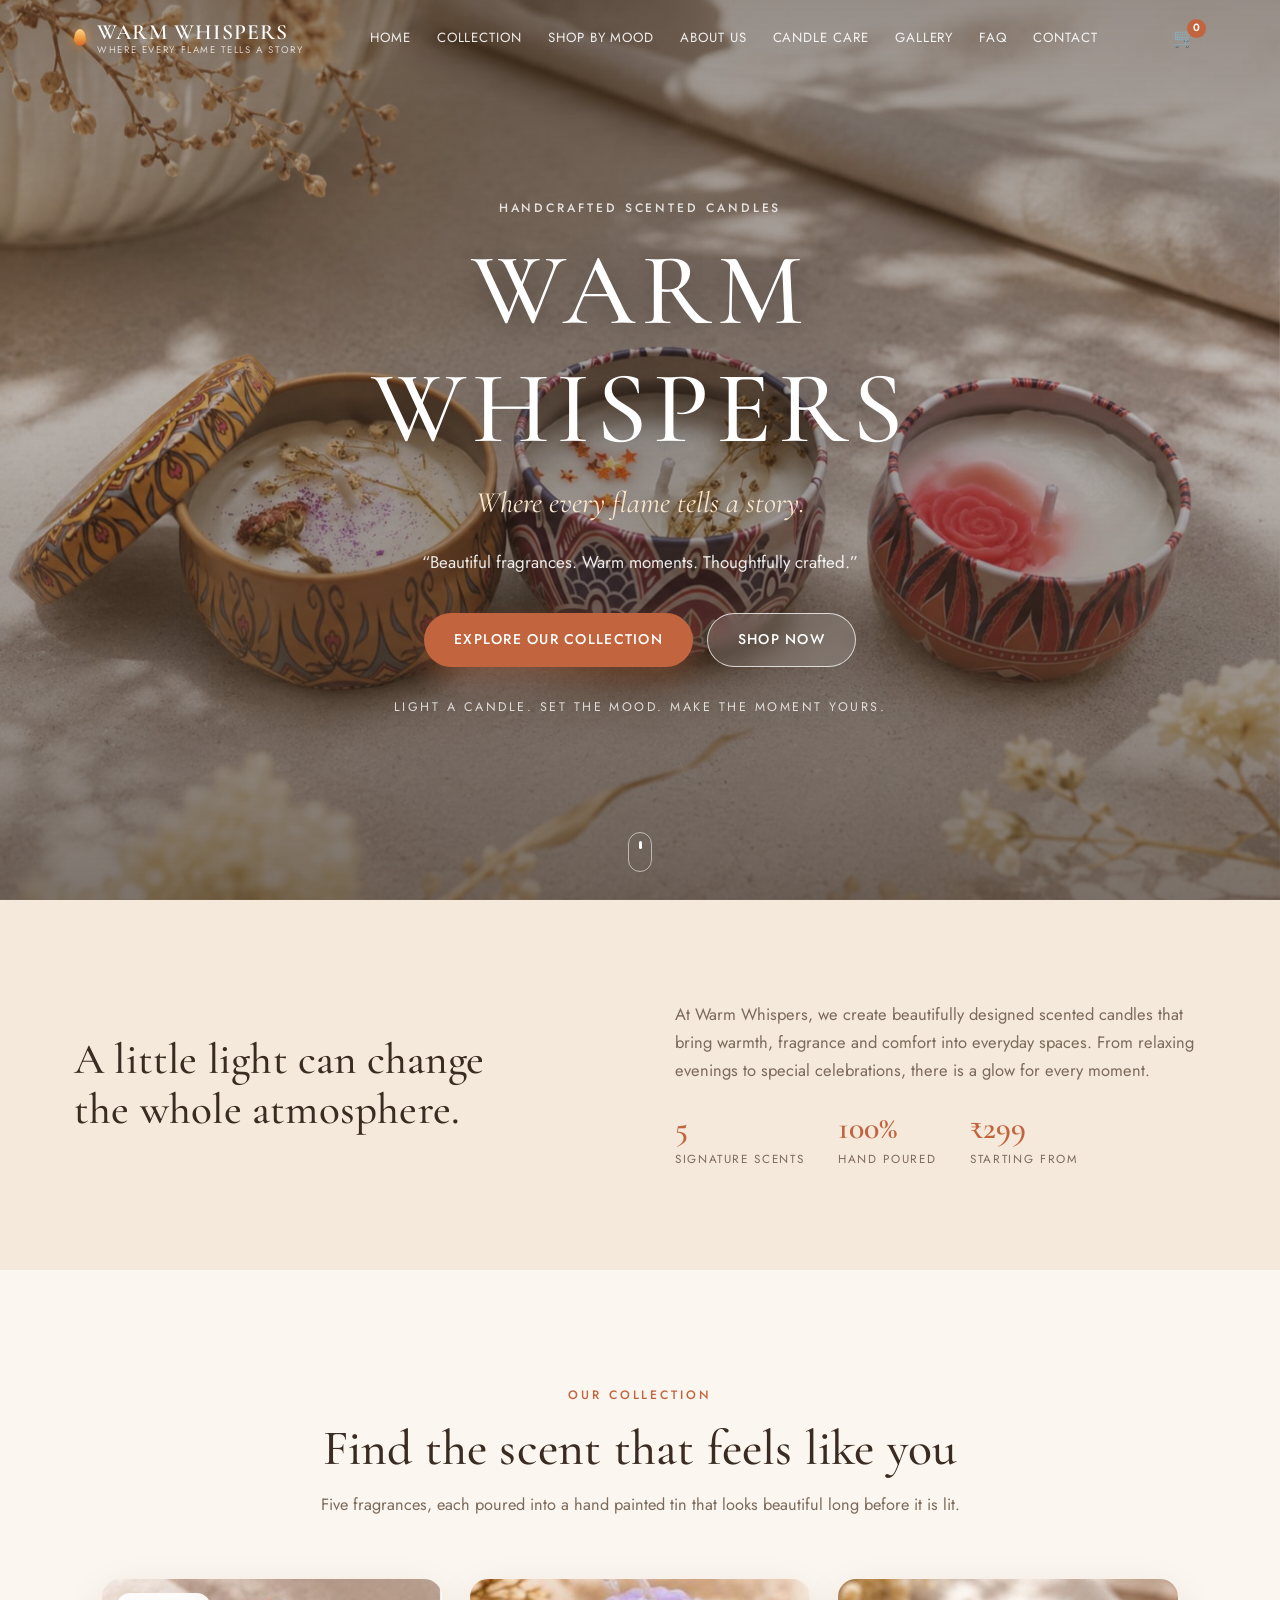
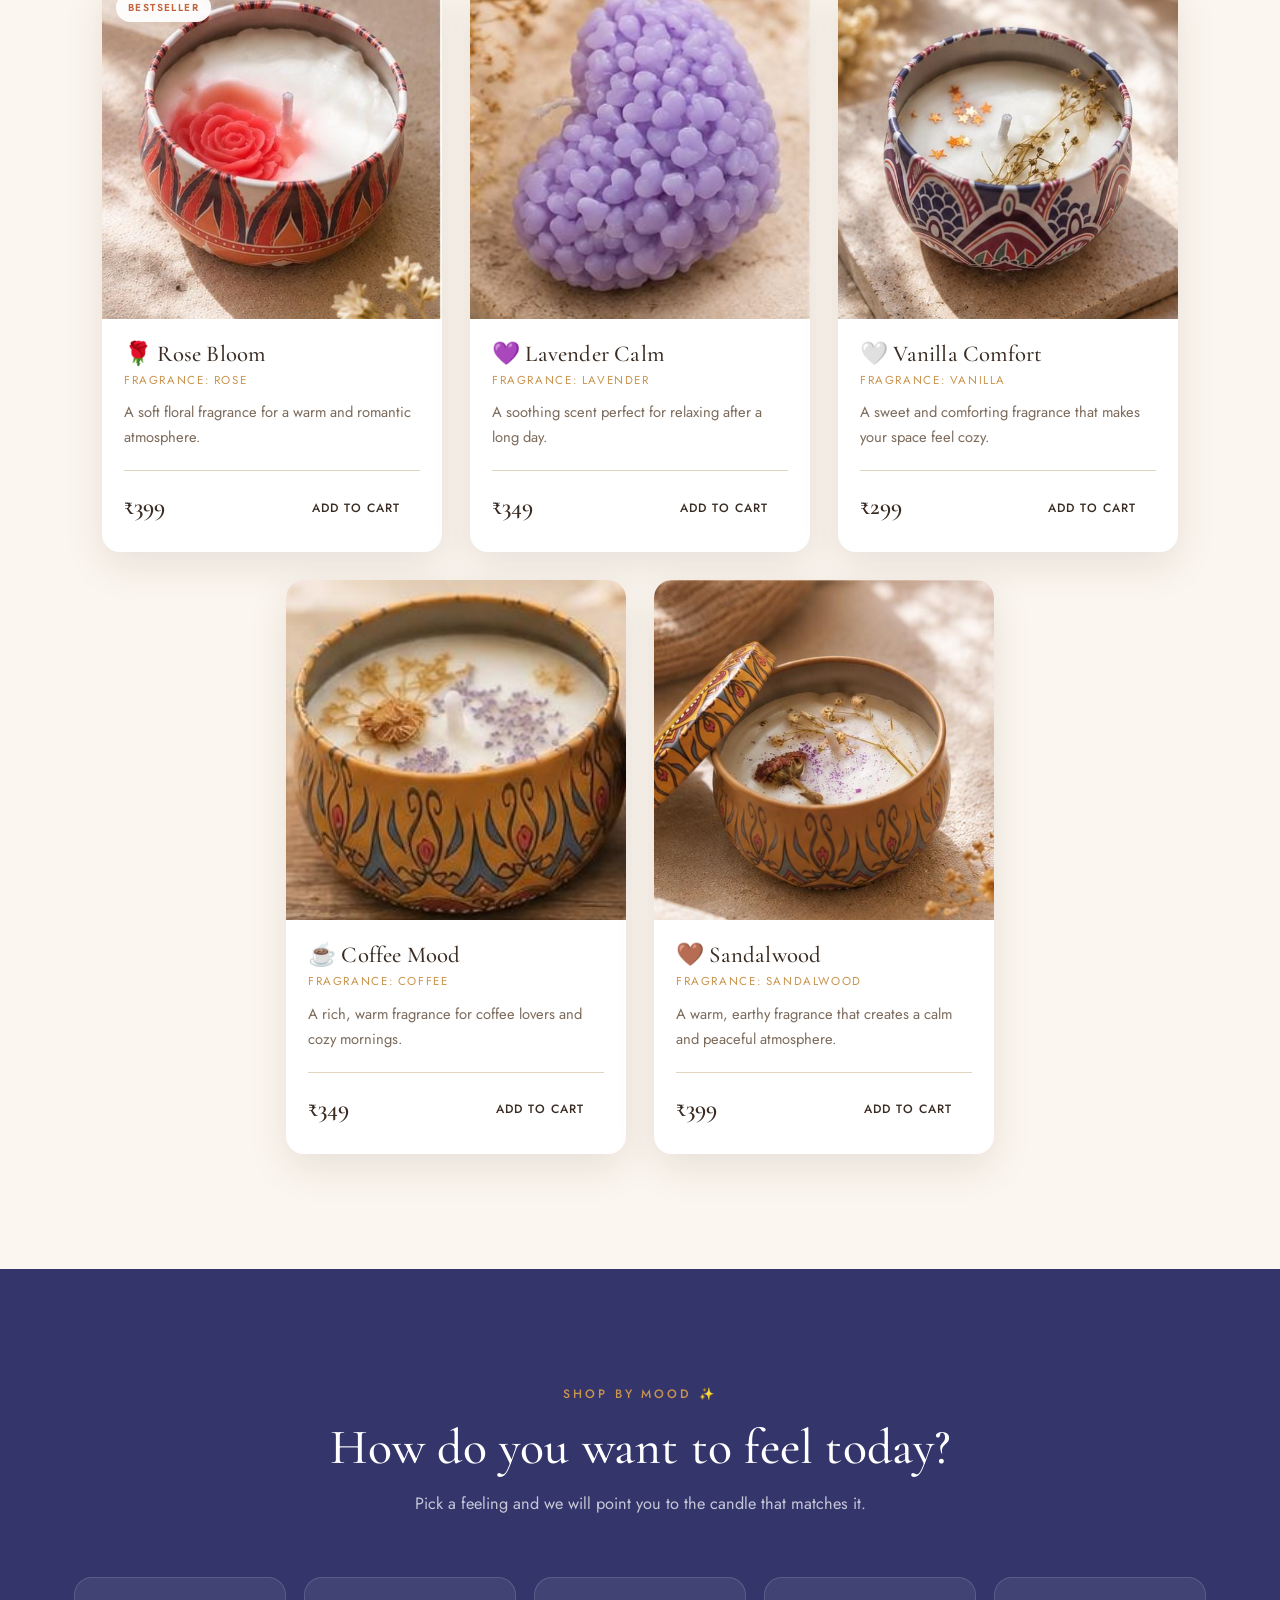
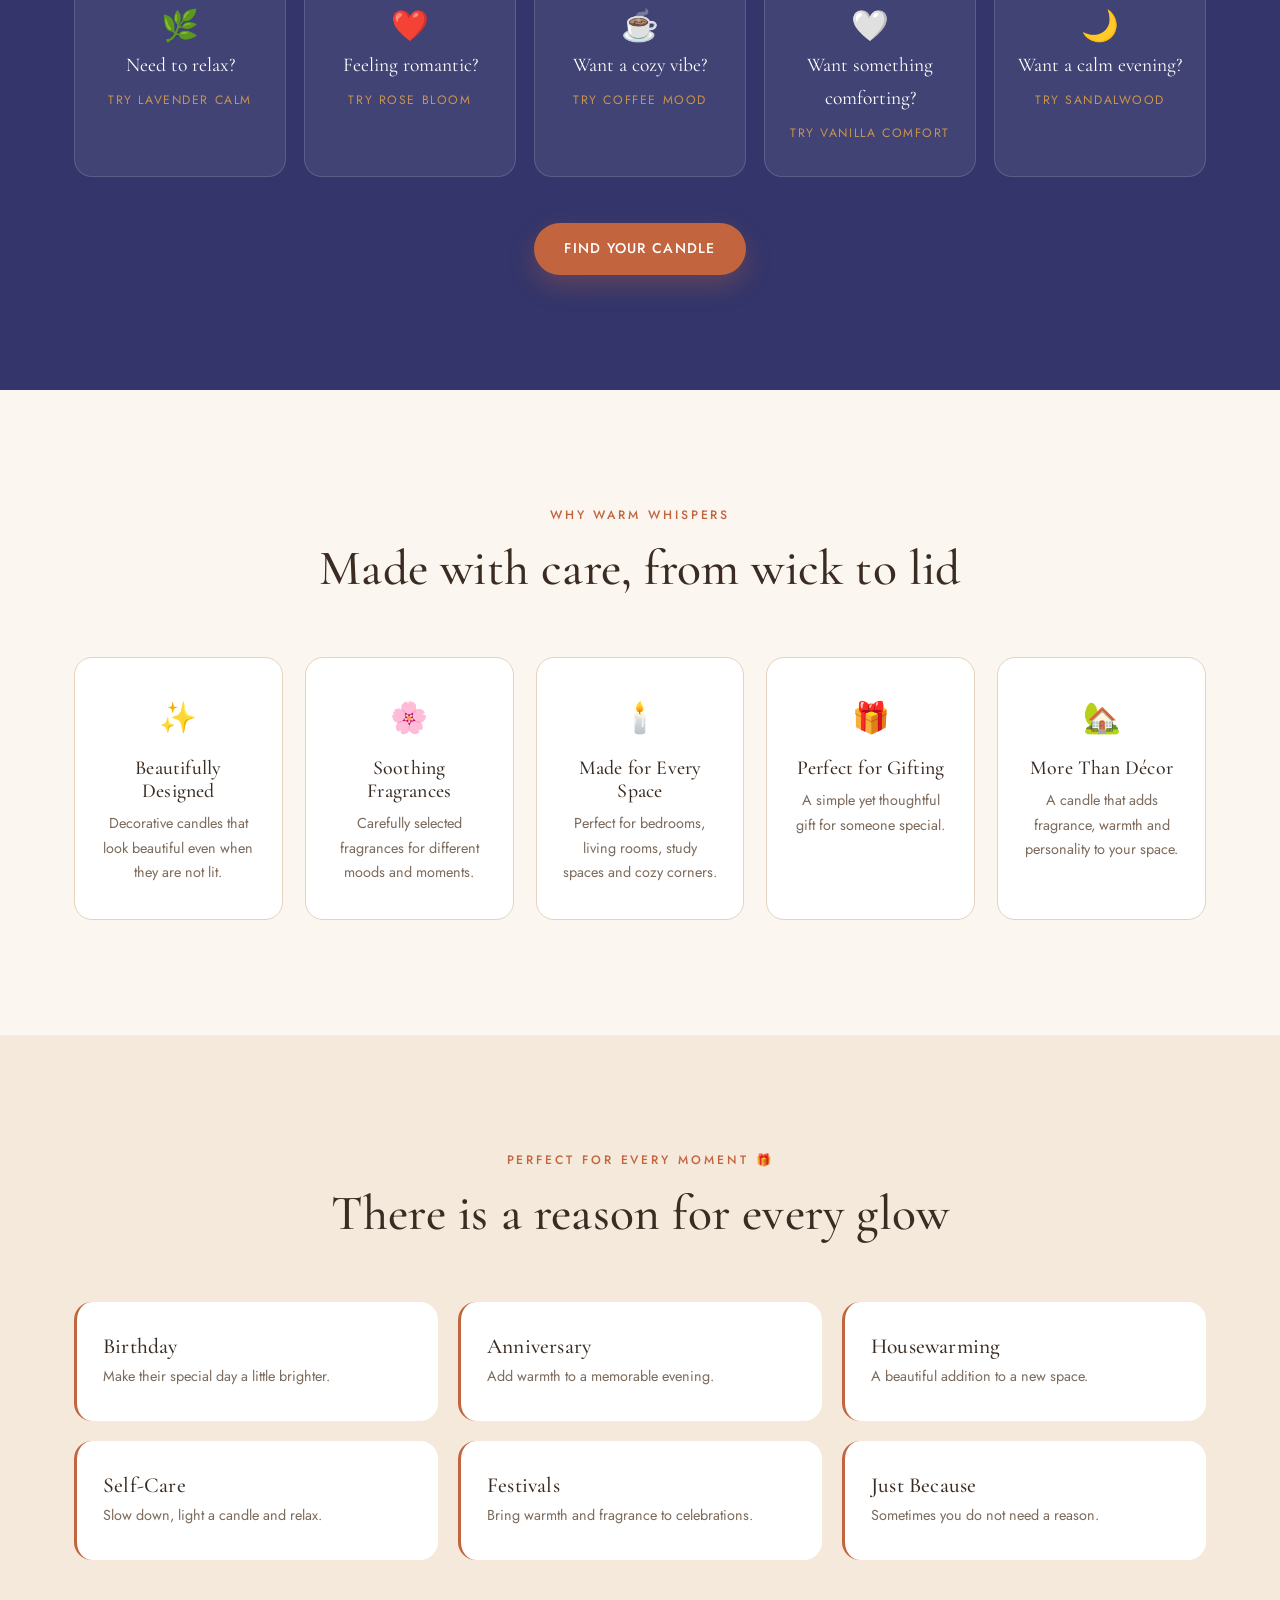
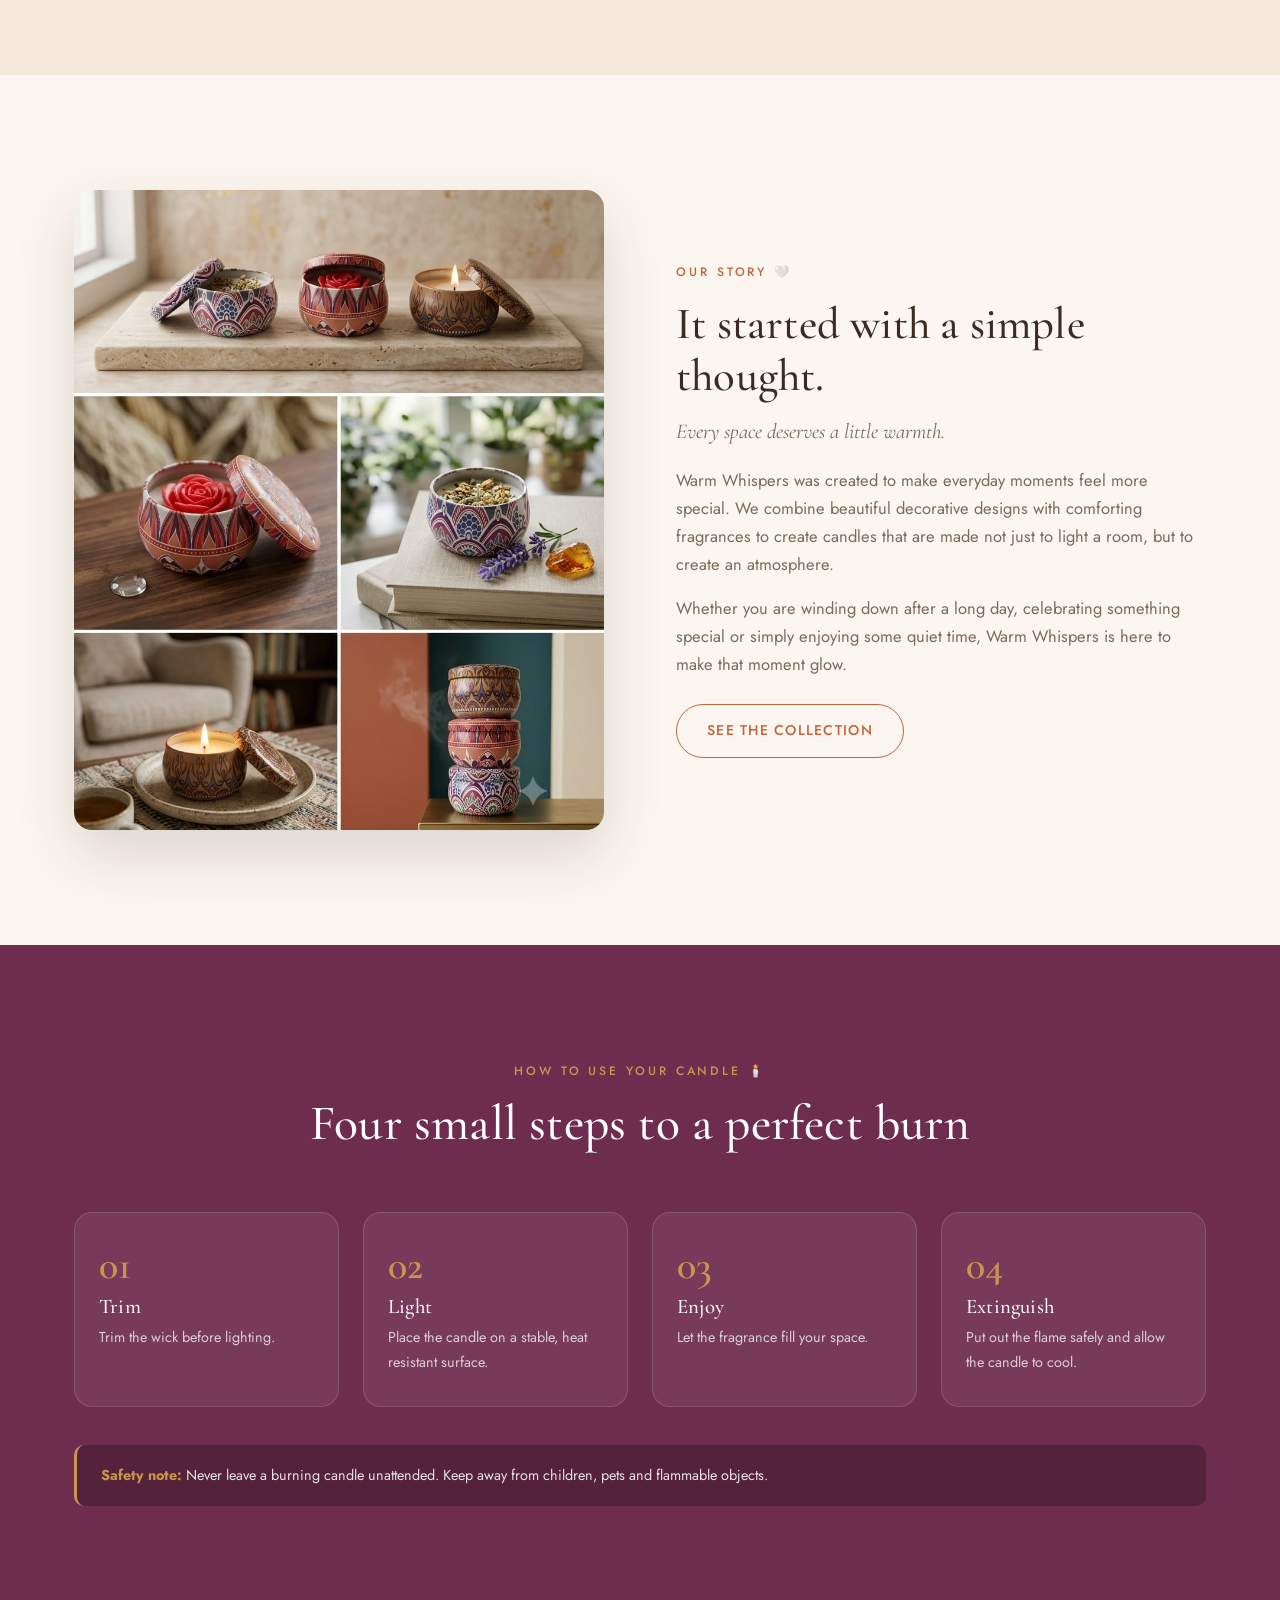
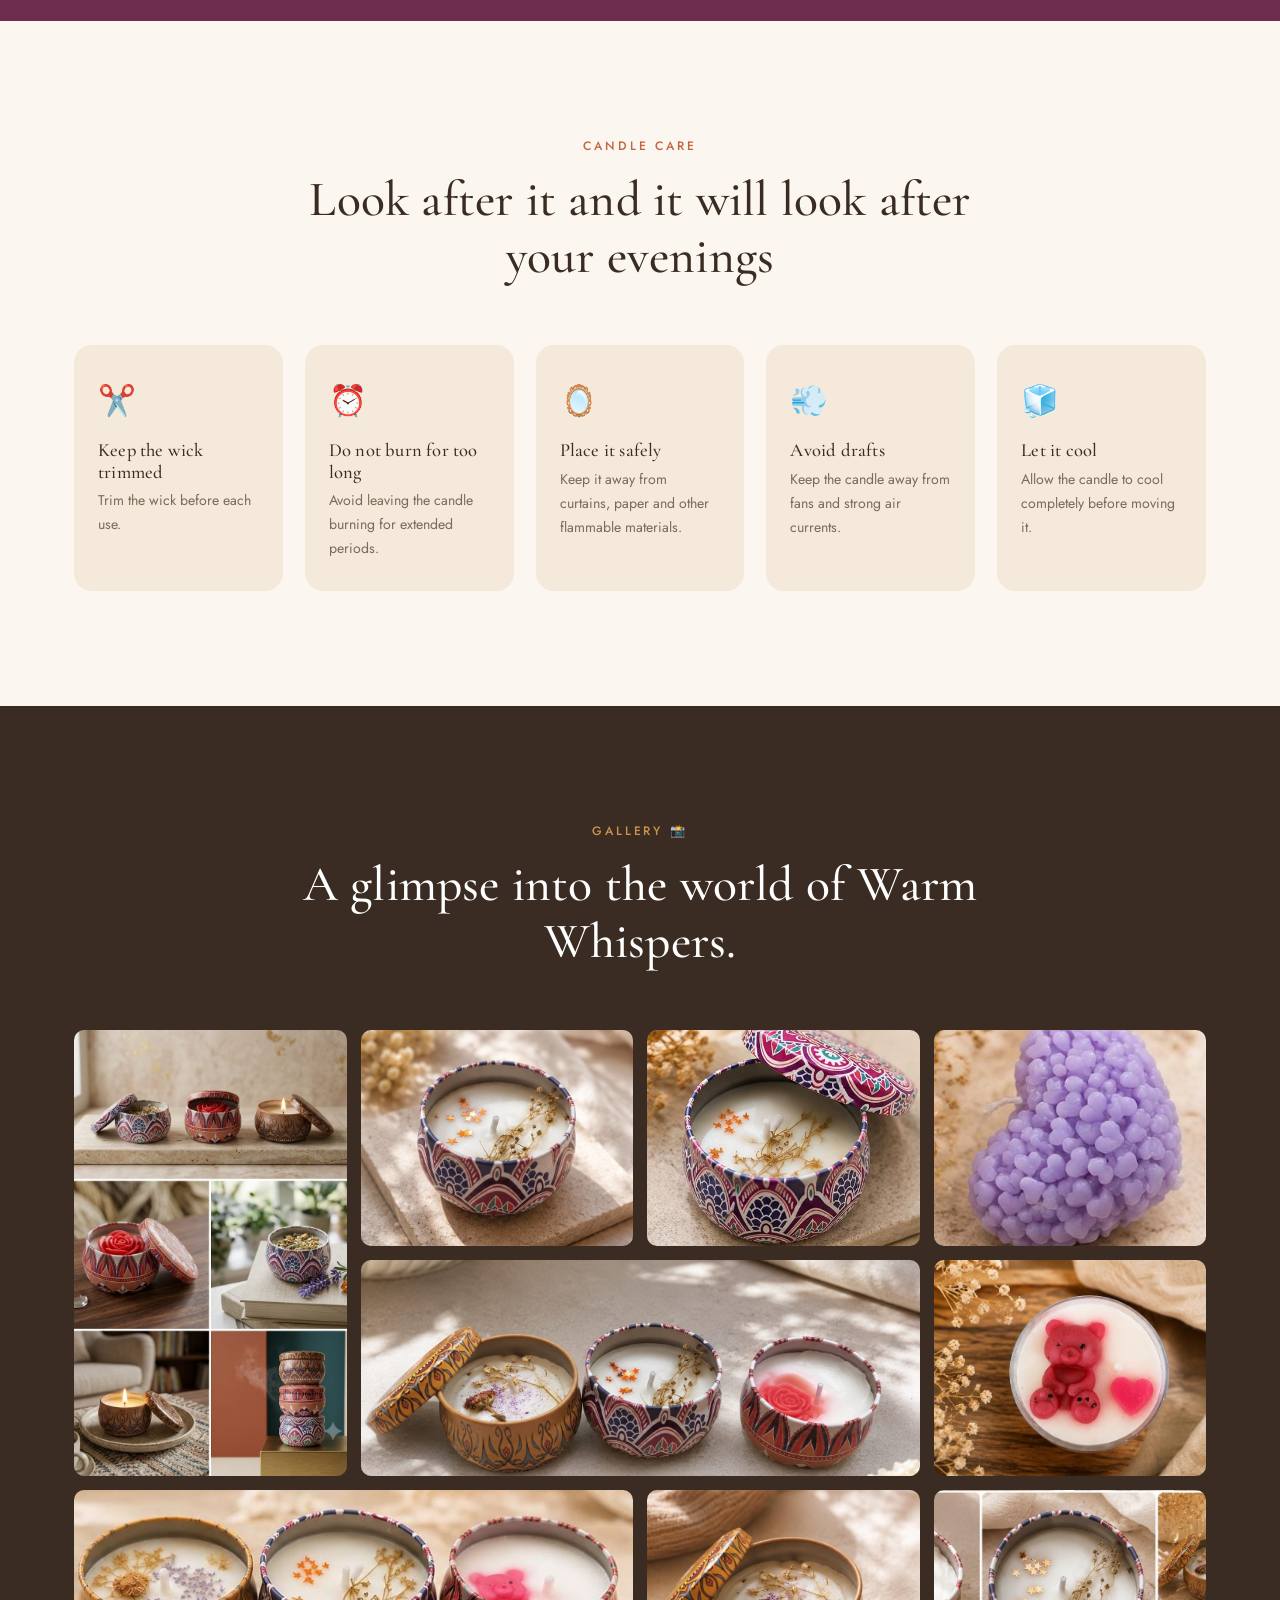
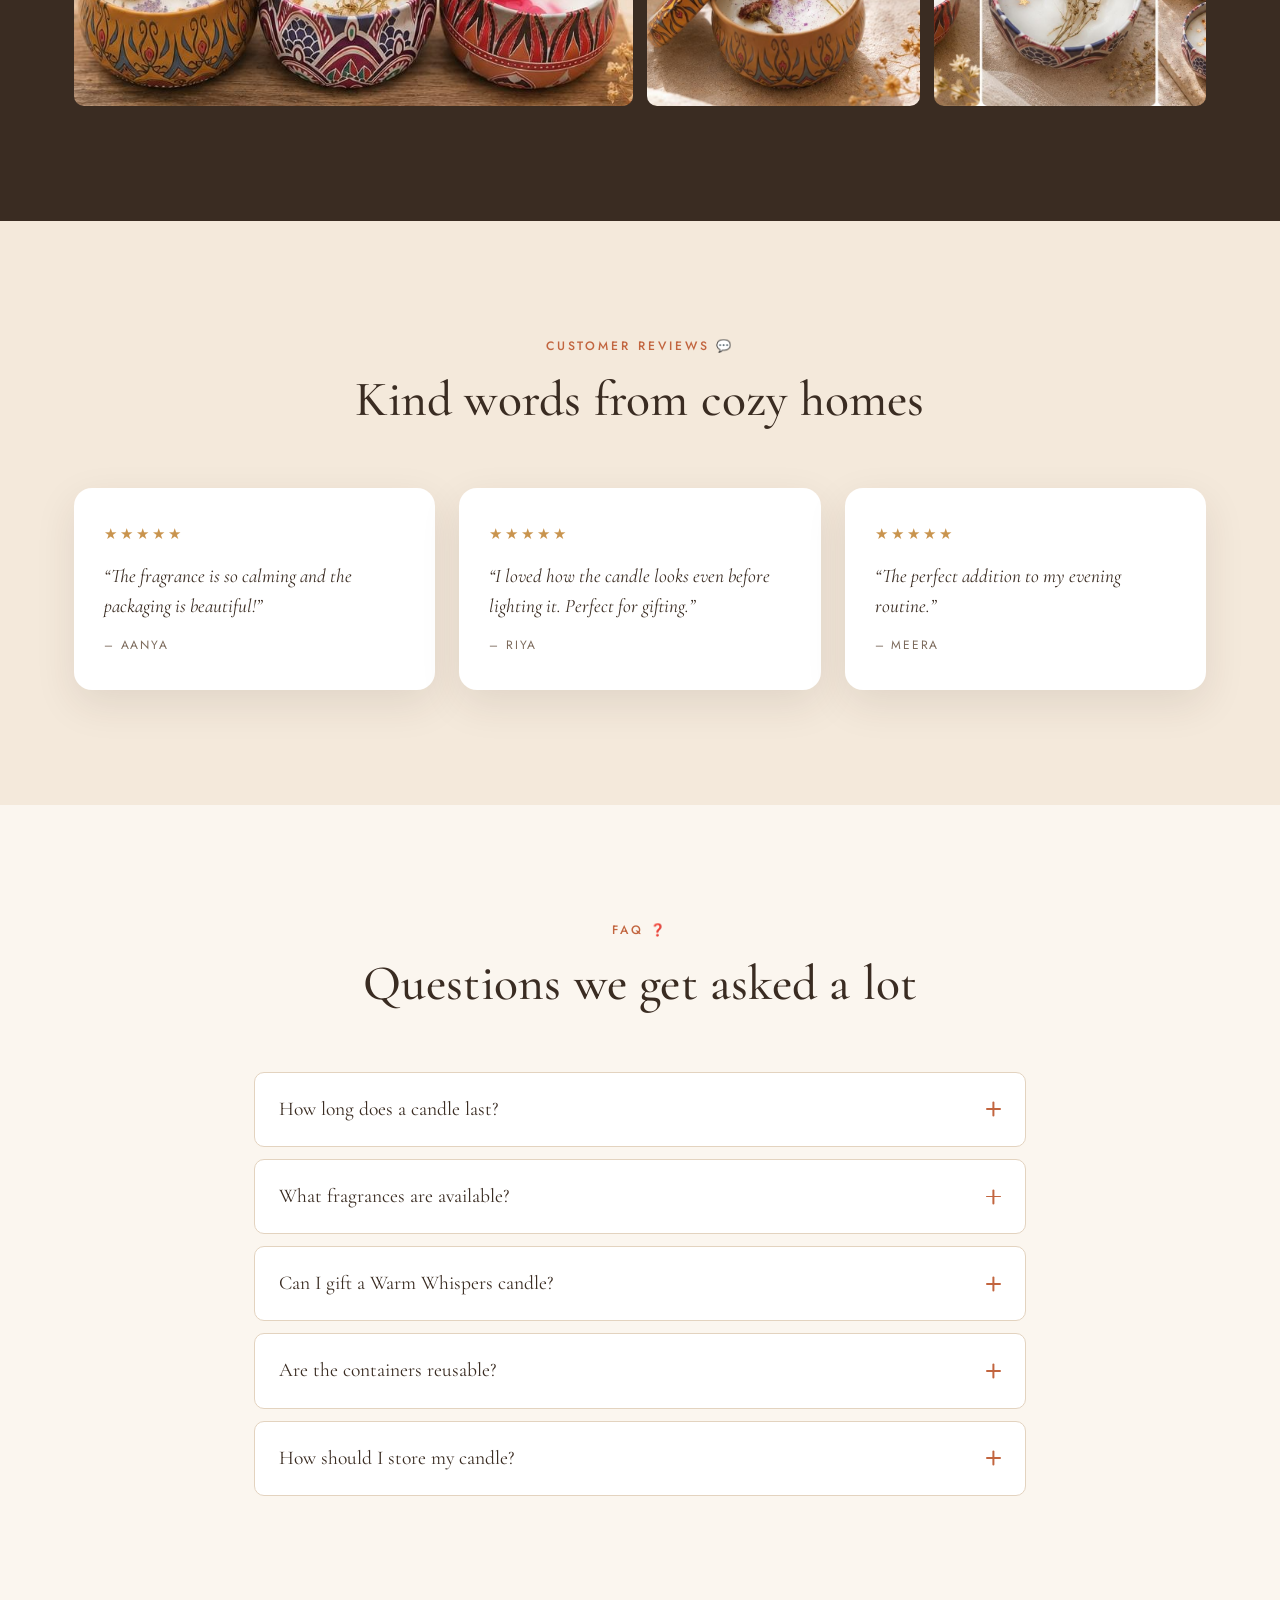
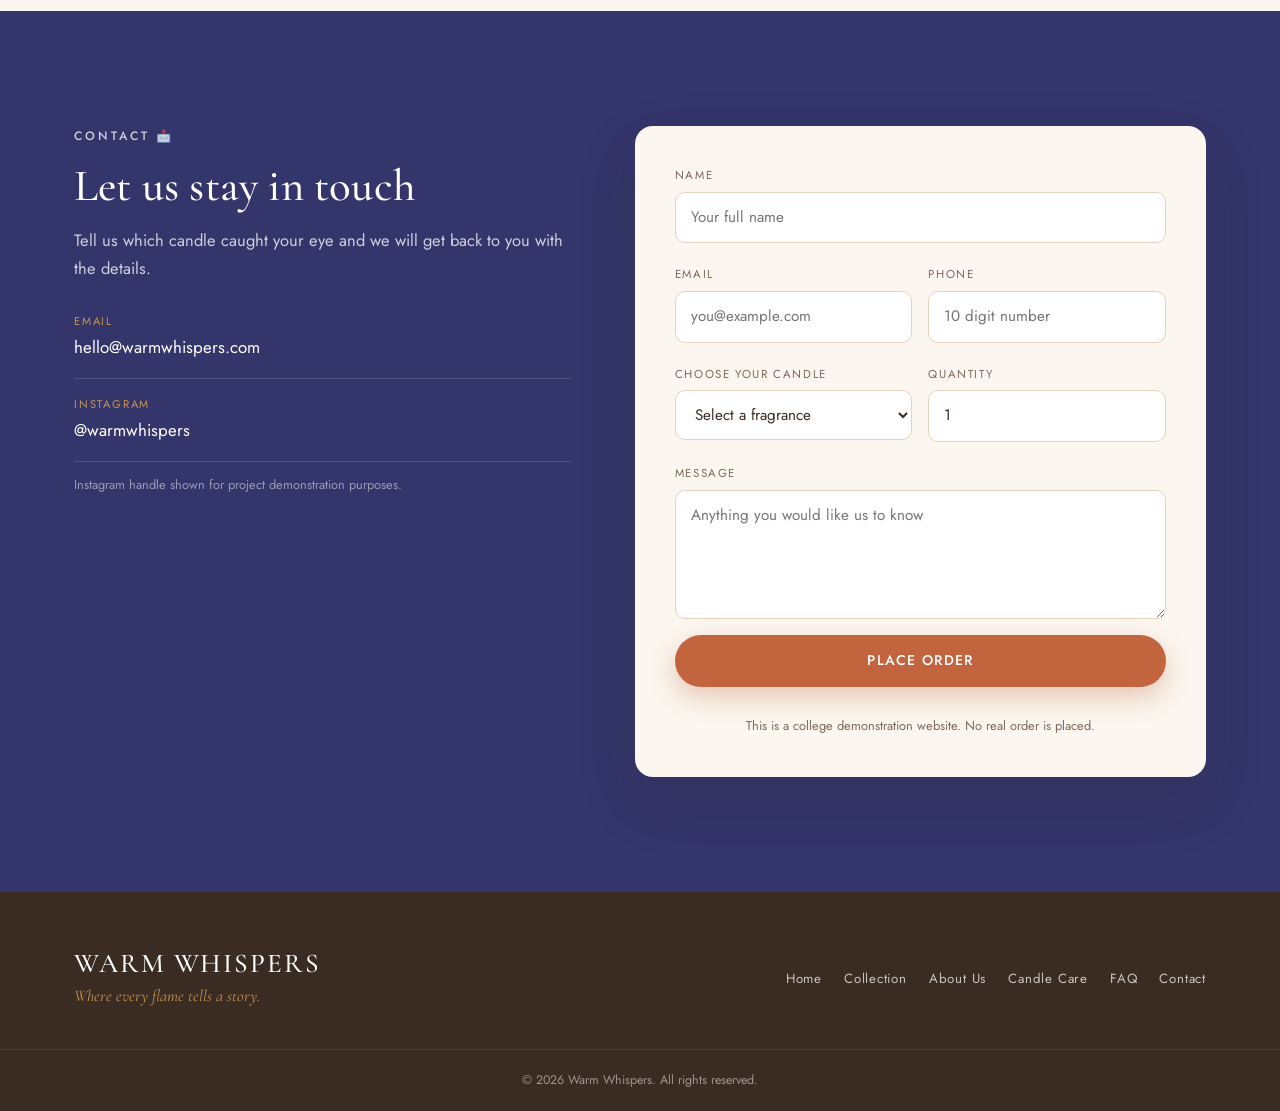
==== commit e7ba1a30: "Remove designer attribution from site Drops the "Designed and built by Sakshi" footer line, the matc" ====
--- a/index.html
+++ b/index.html
@@ -482,7 +482,6 @@
 
   <div class="footer-bottom">
     <p>&copy; 2026 Warm Whispers. All rights reserved.</p>
-    <p>Designed and built by Sakshi</p>
   </div>
 </footer>
 
--- a/styles.css
+++ b/styles.css
@@ -1,7 +1,6 @@
 /* ==========================================================
    WARM WHISPERS
    Where every flame tells a story
-   Designed and built by Sakshi
    ========================================================== */
 
 /* ---------- 1. VARIABLES ---------- */
